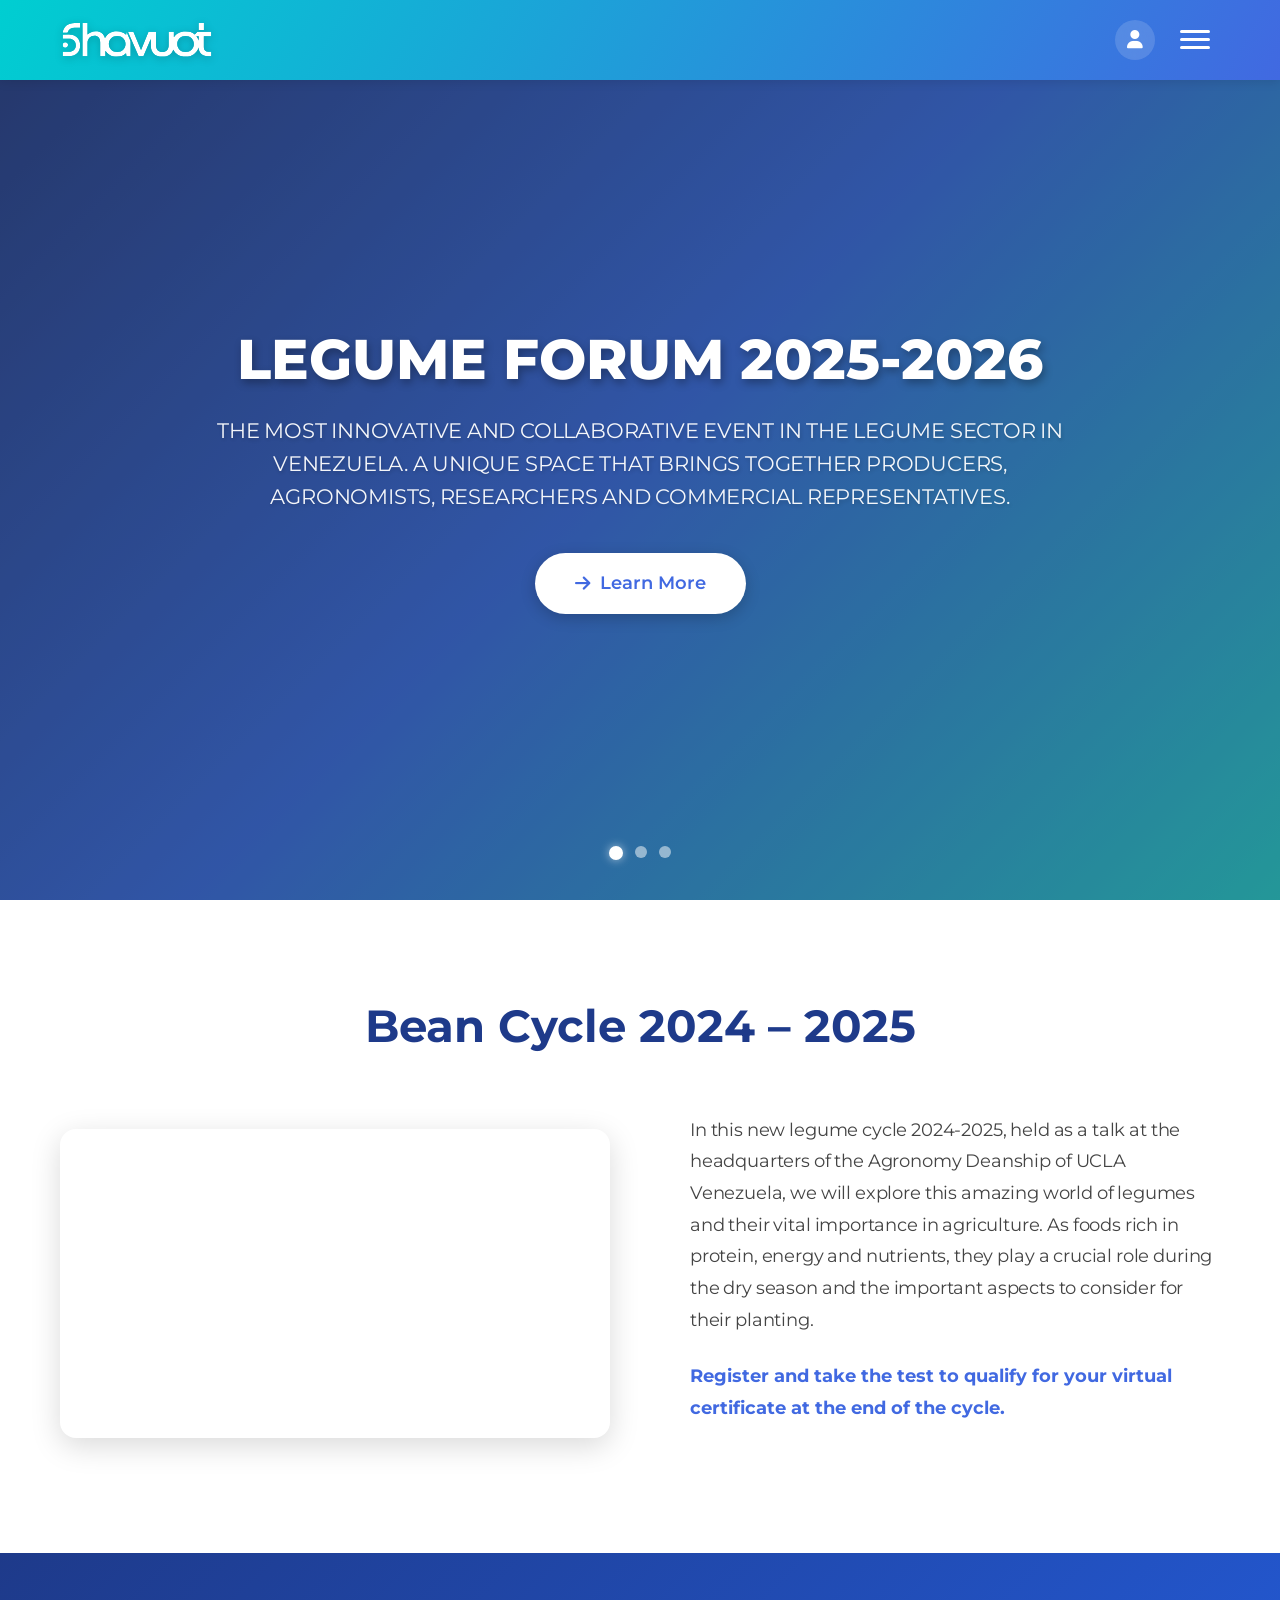
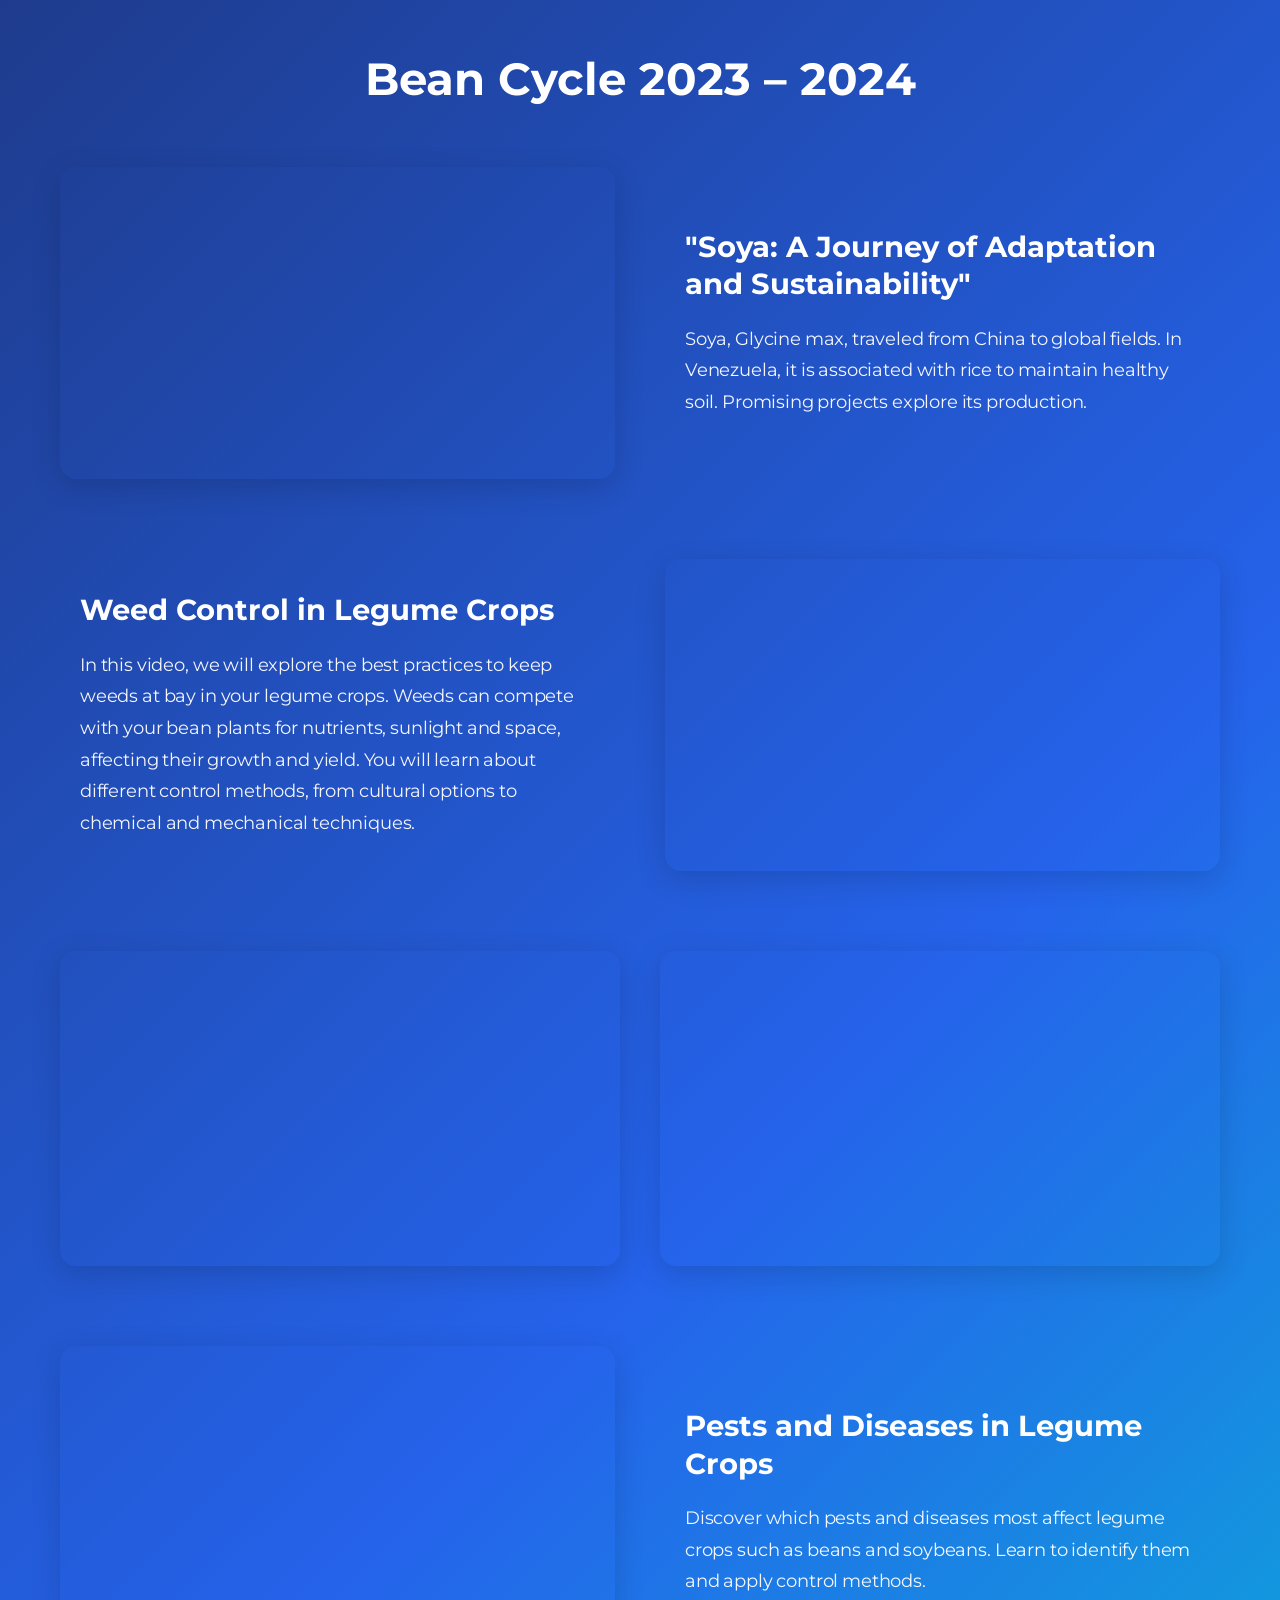
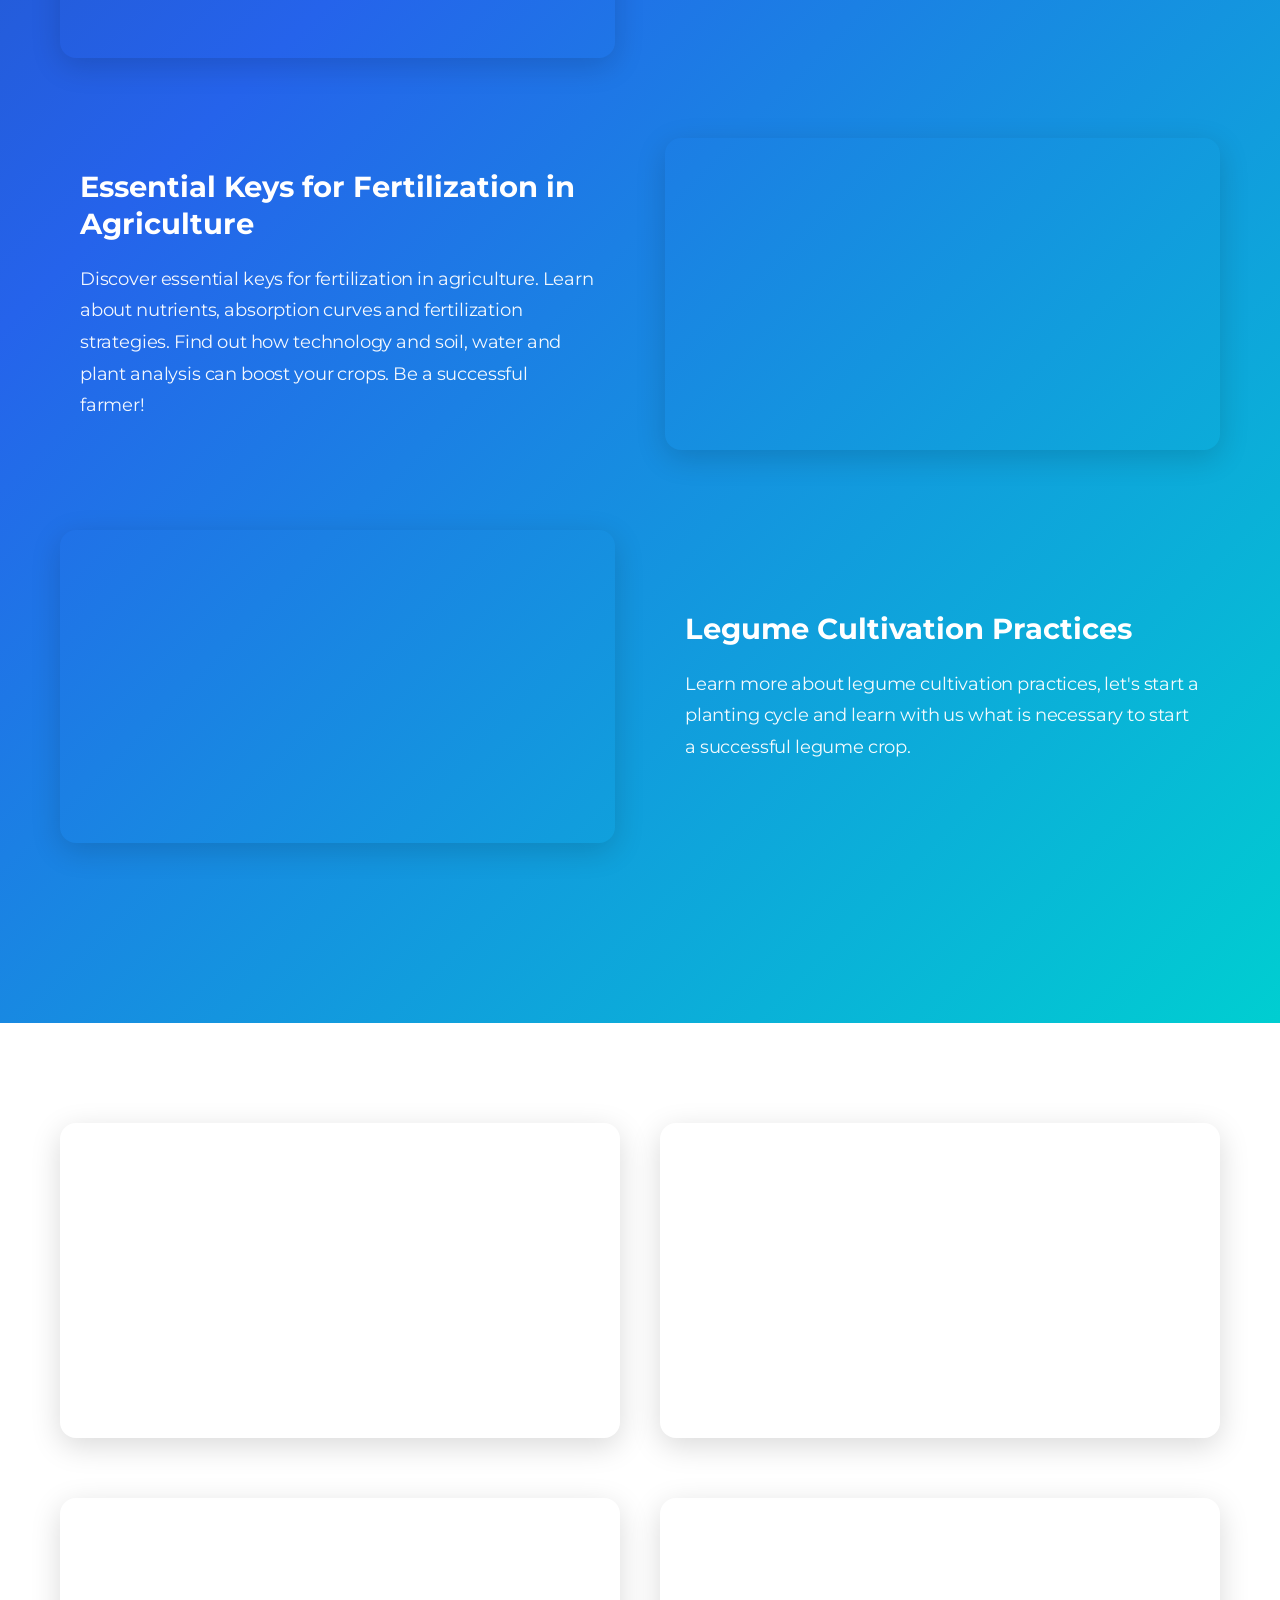
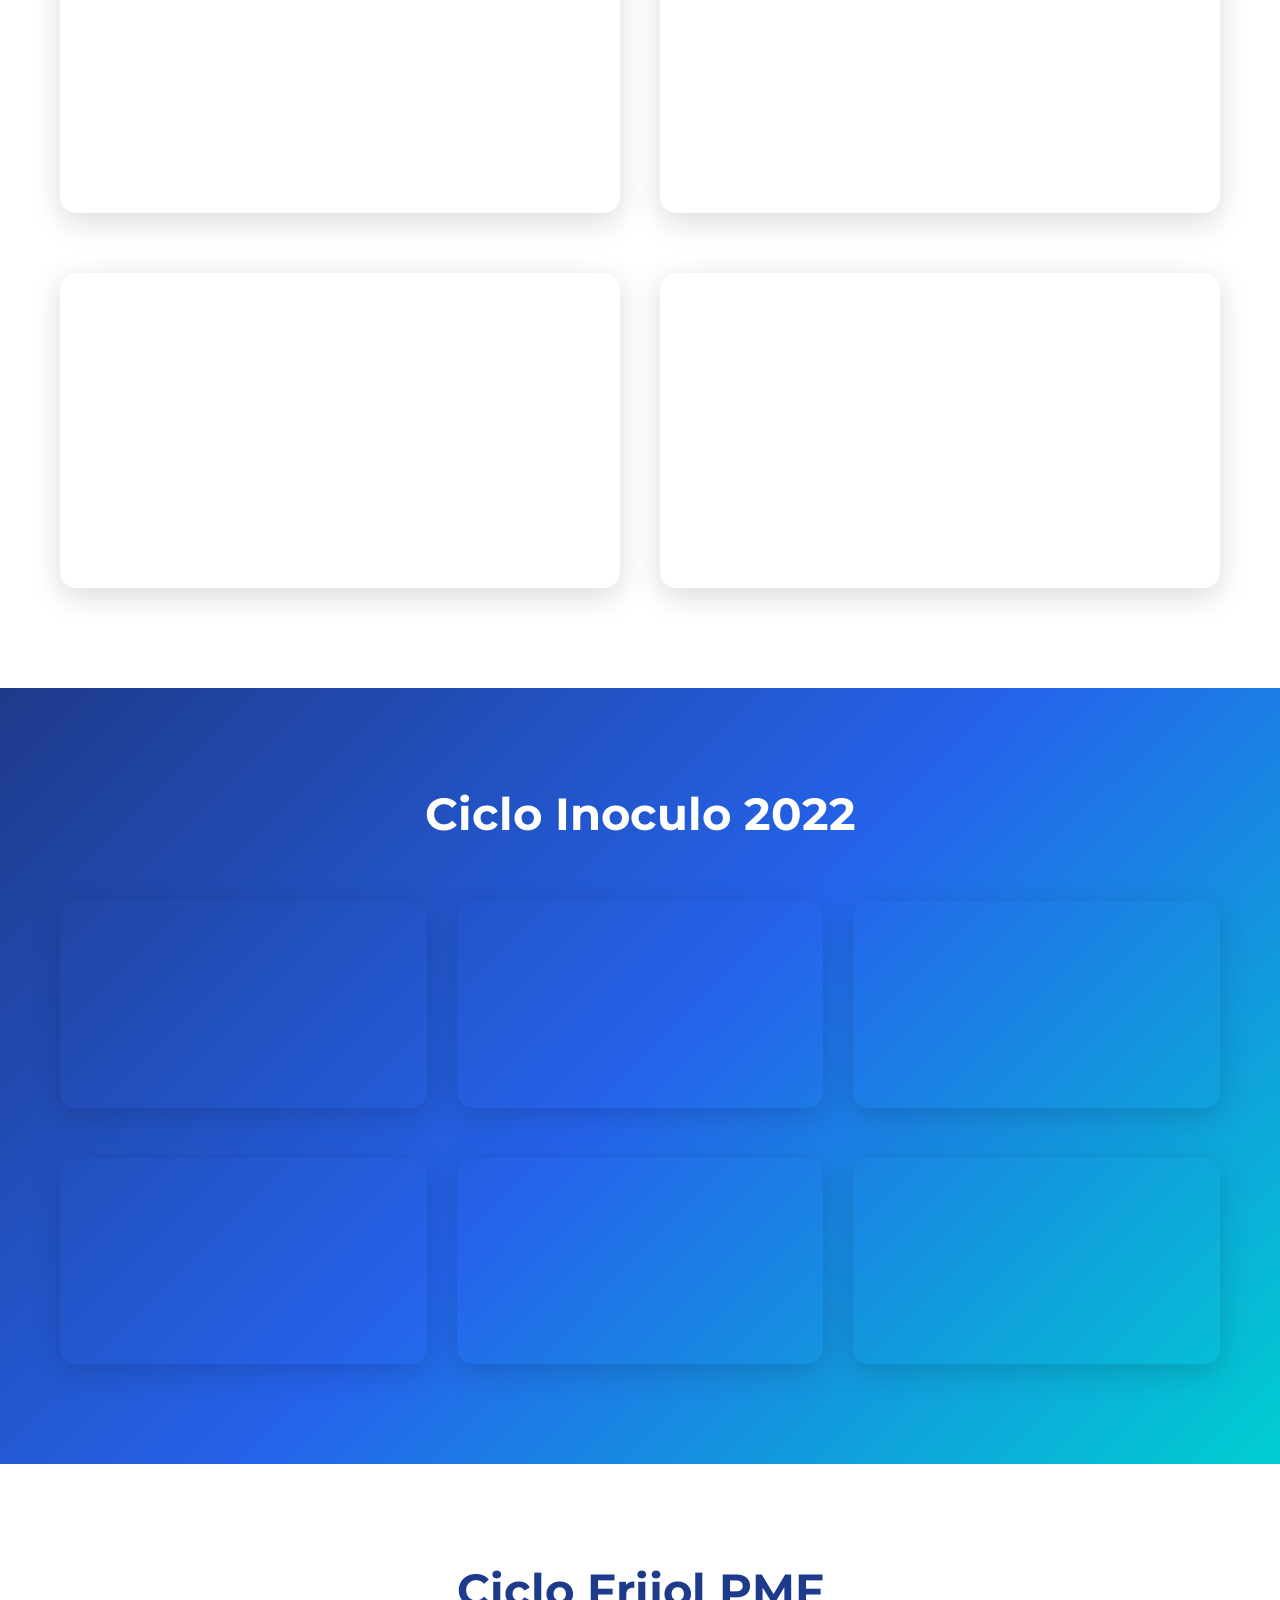
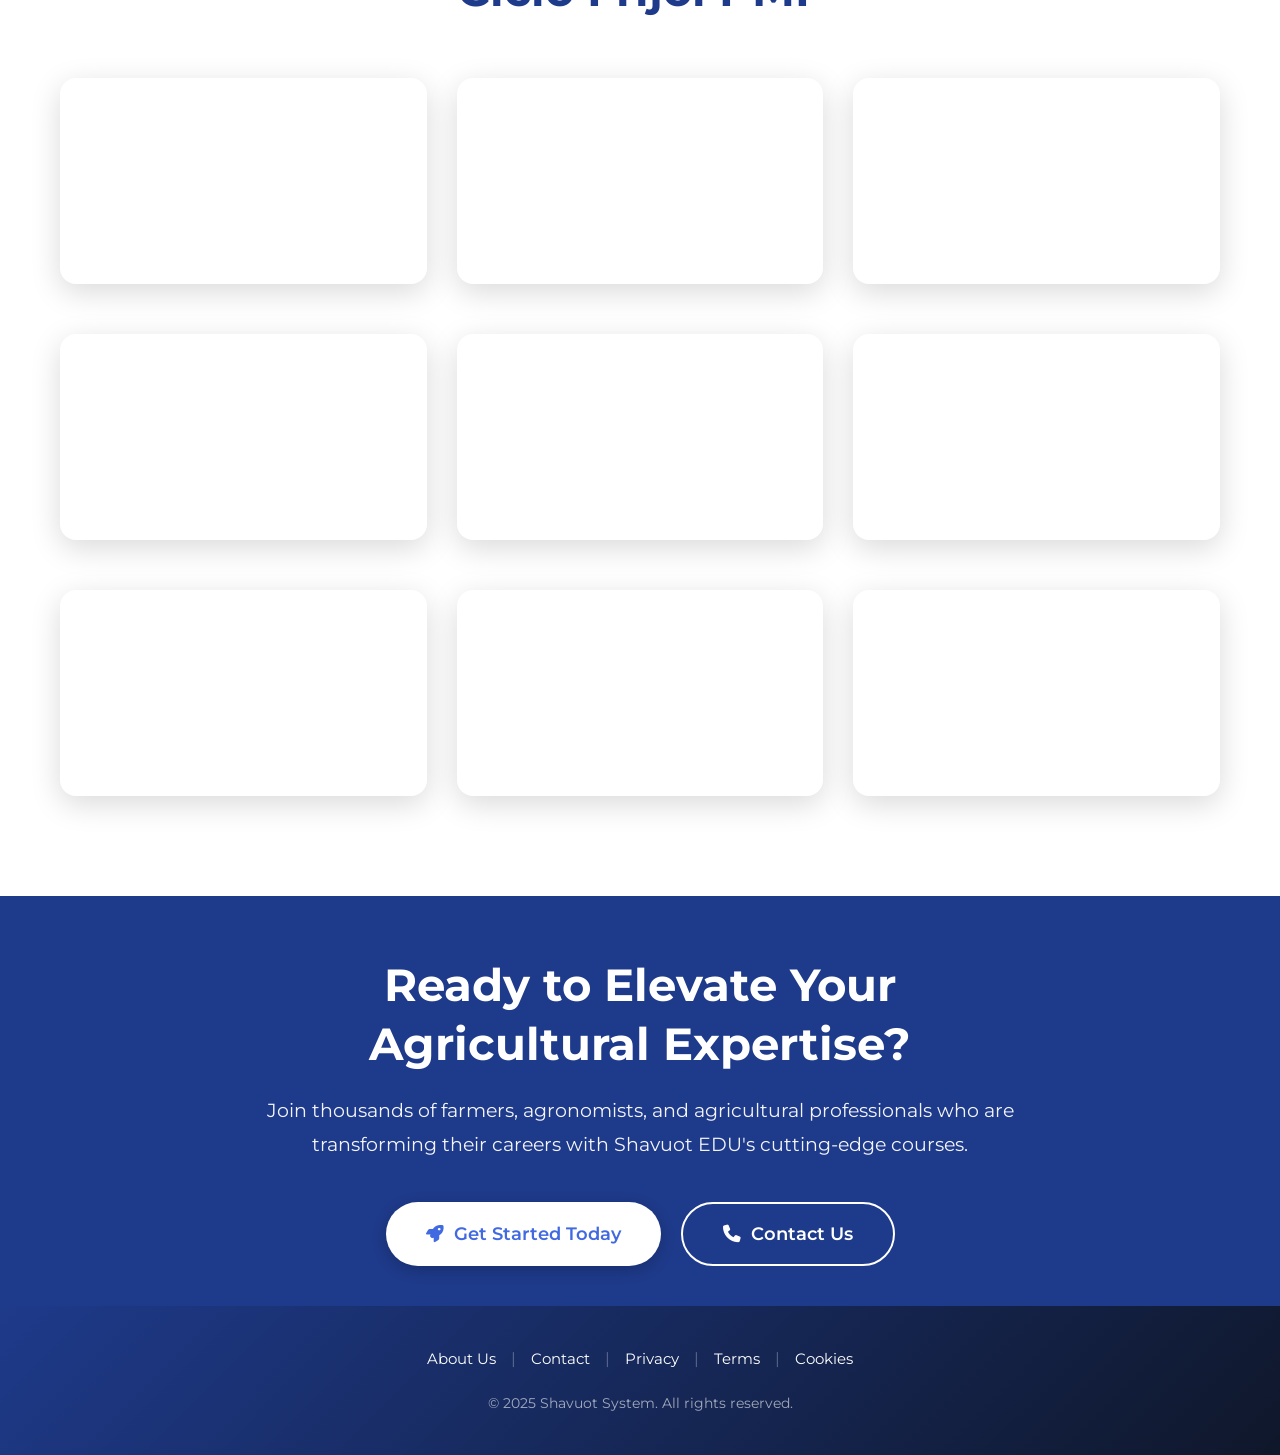
==== index.html @ 7e1316f0 "Initial commit: Shavuot EDU project" ====
<!DOCTYPE html>
<html lang="en">
<head>
    <meta charset="UTF-8">
    <meta name="viewport" content="width=device-width, initial-scale=1.0">
    <title>Shavuot EDU - Agricultural Education Platform</title>
    <meta name="description" content="Leading agricultural education platform offering specialized courses in legumes, modern farming techniques, and sustainable agriculture.">
    
    <!-- Favicon -->
    <link rel="icon" type="image/svg+xml" href="favicoin-shavuot-system.svg">
    
    <!-- Fonts -->
    <link href="https://fonts.googleapis.com/css2?family=Montserrat:wght@300;400;500;600;700;800&display=swap" rel="stylesheet">
    
    <!-- Font Awesome -->
    <link rel="stylesheet" href="https://cdnjs.cloudflare.com/ajax/libs/font-awesome/6.4.0/css/all.min.css">
    
    <!-- Styles -->
    <link rel="stylesheet" href="assets/css/styles.css">
    <link rel="stylesheet" href="assets/css/home-styles.css">
    <link rel="stylesheet" href="assets/css/footer-styles.css">
    
    <!-- Header Loader -->
    <script src="assets/js/header-loader.js"></script>
</head>
<body>
    <!-- Header se carga dinámicamente -->
    
    <!-- Hero Section - Carousel -->
    <section class="home-hero">
        <div class="hero-carousel">
            <!-- Banner 1: LEGUME FORUM 2025-2026 -->
            <div class="hero-slide active" data-slide="1">
                <div class="hero-overlay"></div>
                <div class="container">
                    <div class="hero-content">
                        <h1 class="hero-title">LEGUME FORUM 2025-2026</h1>
                        <p class="hero-subtitle">The most innovative and collaborative event in the legume sector in Venezuela. A unique space that brings together producers, agronomists, researchers and commercial representatives.</p>
                        <div class="hero-cta">
                            <a href="EDU/index.html" class="btn-primary-large">
                                <i class="fas fa-arrow-right"></i>
                                Learn More
                            </a>
                        </div>
                    </div>
                </div>
            </div>

            <!-- Banner 2: SHAVUOT EDU -->
            <div class="hero-slide" data-slide="2">
                <div class="hero-overlay"></div>
                <div class="container">
                    <div class="hero-content">
                        <h1 class="hero-title">SHAVUOT EDU</h1>
                        <p class="hero-subtitle">Knowledge is within everyone's reach, science makes no sense without heritage. Learn about agriculture in a simple, fast and efficient way.</p>
                        <div class="hero-cta">
                            <a href="#courses" class="btn-primary-large">
                                <i class="fas fa-graduation-cap"></i>
                                Explore Courses
                            </a>
                        </div>
                    </div>
                </div>
            </div>

            <!-- Banner 3: EDU Text -->
            <div class="hero-slide hero-slide-edu" data-slide="3">
                <div class="hero-overlay-yellow"></div>
                <div class="container">
                    <div class="hero-content hero-content-text">
                        <h1 class="hero-title hero-title-dark">The already designed EDU image</h1>
                    </div>
                </div>
            </div>

            <!-- Carousel Navigation Dots -->
            <div class="carousel-dots">
                <span class="dot active" data-slide="1"></span>
                <span class="dot" data-slide="2"></span>
                <span class="dot" data-slide="3"></span>
            </div>
        </div>
    </section>

    <!-- Bean Cycle Section -->
    <section class="bean-cycle-section" id="courses">
        <div class="container">
            <div class="section-header">
                <h2 class="section-title">Bean Cycle 2024 – 2025</h2>
            </div>
            
            <div class="bean-cycle-wrapper">
                <!-- Video Left -->
                <div class="bean-cycle-video">
                    <div class="video-container">
                        <iframe 
                            width="100%" 
                            height="400" 
                            src="https://www.youtube.com/embed/1rIu58ZdcBE" 
                            title="Bean Cycle 2024-2025" 
                            frameborder="0" 
                            allow="accelerometer; autoplay; clipboard-write; encrypted-media; gyroscope; picture-in-picture; web-share" 
                            allowfullscreen
                        ></iframe>
                    </div>
                </div>

                <!-- Text Right -->
                <div class="bean-cycle-content">
                    <p class="bean-cycle-description">
                        In this new legume cycle 2024-2025, held as a talk at the headquarters of the Agronomy Deanship of UCLA Venezuela, we will explore this amazing world of legumes and their vital importance in agriculture. As foods rich in protein, energy and nutrients, they play a crucial role during the dry season and the important aspects to consider for their planting.
                    </p>
                    <p class="bean-cycle-cta-text">
                        <strong>Register and take the test to qualify for your virtual certificate at the end of the cycle.</strong>
                    </p>
                </div>
            </div>
        </div>
    </section>

    <!-- Bean Cycle 2023-2024 Video Gallery Section -->
    <section class="bean-cycle-gallery-section" id="video">
        <div class="container">
            <div class="section-header">
                <h2 class="section-title section-title-white">Bean Cycle 2023 – 2024</h2>
            </div>

            <!-- Video 1: Soya -->
            <div class="video-gallery-item">
                <div class="video-gallery-video">
                    <div class="video-container">
                        <iframe 
                            width="100%" 
                            height="400" 
                            src="https://www.youtube.com/embed/6my8-Dixya8" 
                            title="Soya: A Journey of Adaptation and Sustainability" 
                            frameborder="0" 
                            allow="accelerometer; autoplay; clipboard-write; encrypted-media; gyroscope; picture-in-picture; web-share" 
                            allowfullscreen
                        ></iframe>
                    </div>
                </div>
                <div class="video-gallery-text">
                    <h3 class="video-gallery-title">"Soya: A Journey of Adaptation and Sustainability"</h3>
                    <p class="video-gallery-description">
                        Soya, Glycine max, traveled from China to global fields. In Venezuela, it is associated with rice to maintain healthy soil. Promising projects explore its production.
                    </p>
                </div>
            </div>

            <!-- Video 2: Weed Control -->
            <div class="video-gallery-item video-gallery-item-reverse">
                <div class="video-gallery-video">
                    <div class="video-container">
                        <iframe 
                            width="100%" 
                            height="400" 
                            src="https://www.youtube.com/embed/8GHLmHILA3E" 
                            title="Weed Control in Legume Crops" 
                            frameborder="0" 
                            allow="accelerometer; autoplay; clipboard-write; encrypted-media; gyroscope; picture-in-picture; web-share" 
                            allowfullscreen
                        ></iframe>
                    </div>
                </div>
                <div class="video-gallery-text">
                    <h3 class="video-gallery-title">Weed Control in Legume Crops</h3>
                    <p class="video-gallery-description">
                        In this video, we will explore the best practices to keep weeds at bay in your legume crops. Weeds can compete with your bean plants for nutrients, sunlight and space, affecting their growth and yield. You will learn about different control methods, from cultural options to chemical and mechanical techniques.
                    </p>
                </div>
            </div>

            <!-- Videos 3 & 4: Side by Side -->
            <div class="video-gallery-double">
                <div class="video-gallery-double-item">
                    <div class="video-container">
                        <iframe 
                            width="100%" 
                            height="400" 
                            src="https://www.youtube.com/embed/GUnI1JbBTuA" 
                            title="Bean Cycle Video 3" 
                            frameborder="0" 
                            allow="accelerometer; autoplay; clipboard-write; encrypted-media; gyroscope; picture-in-picture; web-share" 
                            allowfullscreen
                        ></iframe>
                    </div>
                </div>
                <div class="video-gallery-double-item">
                    <div class="video-container">
                        <iframe 
                            width="100%" 
                            height="400" 
                            src="https://www.youtube.com/embed/JXVnEyhDXfM" 
                            title="Bean Cycle Video 4" 
                            frameborder="0" 
                            allow="accelerometer; autoplay; clipboard-write; encrypted-media; gyroscope; picture-in-picture; web-share" 
                            allowfullscreen
                        ></iframe>
                    </div>
                </div>
            </div>

            <!-- Video 5: Pests and Diseases -->
            <div class="video-gallery-item">
                <div class="video-gallery-video">
                    <div class="video-container">
                        <iframe 
                            width="100%" 
                            height="400" 
                            src="https://www.youtube.com/embed/EEm7Ap_vt6Y" 
                            title="Pests and Diseases in Legume Crops" 
                            frameborder="0" 
                            allow="accelerometer; autoplay; clipboard-write; encrypted-media; gyroscope; picture-in-picture; web-share" 
                            allowfullscreen
                        ></iframe>
                    </div>
                </div>
                <div class="video-gallery-text">
                    <h3 class="video-gallery-title">Pests and Diseases in Legume Crops</h3>
                    <p class="video-gallery-description">
                        Discover which pests and diseases most affect legume crops such as beans and soybeans. Learn to identify them and apply control methods.
                    </p>
                </div>
            </div>

            <!-- Video 6: Fertilization -->
            <div class="video-gallery-item video-gallery-item-reverse">
                <div class="video-gallery-video">
                    <div class="video-container">
                        <iframe 
                            width="100%" 
                            height="400" 
                            src="https://www.youtube.com/embed/rnpYHw32lMk" 
                            title="Essential Keys for Fertilization in Agriculture" 
                            frameborder="0" 
                            allow="accelerometer; autoplay; clipboard-write; encrypted-media; gyroscope; picture-in-picture; web-share" 
                            allowfullscreen
                        ></iframe>
                    </div>
                </div>
                <div class="video-gallery-text">
                    <h3 class="video-gallery-title">Essential Keys for Fertilization in Agriculture</h3>
                    <p class="video-gallery-description">
                        Discover essential keys for fertilization in agriculture. Learn about nutrients, absorption curves and fertilization strategies. Find out how technology and soil, water and plant analysis can boost your crops. Be a successful farmer!
                    </p>
                </div>
            </div>

            <!-- Video 7: Legume Cultivation Practices -->
            <div class="video-gallery-item">
                <div class="video-gallery-video">
                    <div class="video-container">
                        <iframe 
                            width="100%" 
                            height="400" 
                            src="https://www.youtube.com/embed/R59S6aIs7EI" 
                            title="Legume Cultivation Practices" 
                            frameborder="0" 
                            allow="accelerometer; autoplay; clipboard-write; encrypted-media; gyroscope; picture-in-picture; web-share" 
                            allowfullscreen
                        ></iframe>
                    </div>
                </div>
                <div class="video-gallery-text">
                    <h3 class="video-gallery-title">Legume Cultivation Practices</h3>
                    <p class="video-gallery-description">
                        Learn more about legume cultivation practices, let's start a planting cycle and learn with us what is necessary to start a successful legume crop.
                    </p>
                </div>
            </div>

        </div>
    </section>

    <!-- Additional Videos Section -->
    <section class="additional-videos-section">
        <div class="container">
            <!-- Videos Row 1 -->
            <div class="video-gallery-double">
                <div class="video-gallery-double-item">
                    <div class="video-container">
                        <iframe 
                            width="100%" 
                            height="400" 
                            src="https://www.youtube.com/embed/pJfIojEUJ0k" 
                            title="Video 1" 
                            frameborder="0" 
                            allow="accelerometer; autoplay; clipboard-write; encrypted-media; gyroscope; picture-in-picture; web-share" 
                            allowfullscreen
                        ></iframe>
                    </div>
                </div>
                <div class="video-gallery-double-item">
                    <div class="video-container">
                        <iframe 
                            width="100%" 
                            height="400" 
                            src="https://www.youtube.com/embed/dlqyRTsZFeA" 
                            title="Video 2" 
                            frameborder="0" 
                            allow="accelerometer; autoplay; clipboard-write; encrypted-media; gyroscope; picture-in-picture; web-share" 
                            allowfullscreen
                        ></iframe>
                    </div>
                </div>
            </div>

            <!-- Videos Row 2 -->
            <div class="video-gallery-double">
                <div class="video-gallery-double-item">
                    <div class="video-container">
                        <iframe 
                            width="100%" 
                            height="400" 
                            src="https://www.youtube.com/embed/NSxfYER9nhU" 
                            title="Video 3" 
                            frameborder="0" 
                            allow="accelerometer; autoplay; clipboard-write; encrypted-media; gyroscope; picture-in-picture; web-share" 
                            allowfullscreen
                        ></iframe>
                    </div>
                </div>
                <div class="video-gallery-double-item">
                    <div class="video-container">
                        <iframe 
                            width="100%" 
                            height="400" 
                            src="https://www.youtube.com/embed/oGU95gpgDcY" 
                            title="Video 4" 
                            frameborder="0" 
                            allow="accelerometer; autoplay; clipboard-write; encrypted-media; gyroscope; picture-in-picture; web-share" 
                            allowfullscreen
                        ></iframe>
                    </div>
                </div>
            </div>

            <!-- Videos Row 3 -->
            <div class="video-gallery-double">
                <div class="video-gallery-double-item">
                    <div class="video-container">
                        <iframe 
                            width="100%" 
                            height="400" 
                            src="https://www.youtube.com/embed/ujYnvT4XlTk" 
                            title="Video 5" 
                            frameborder="0" 
                            allow="accelerometer; autoplay; clipboard-write; encrypted-media; gyroscope; picture-in-picture; web-share" 
                            allowfullscreen
                        ></iframe>
                    </div>
                </div>
                <div class="video-gallery-double-item">
                    <div class="video-container">
                        <iframe 
                            width="100%" 
                            height="400" 
                            src="https://www.youtube.com/embed/pEoEa--v3X0" 
                            title="Video 6" 
                            frameborder="0" 
                            allow="accelerometer; autoplay; clipboard-write; encrypted-media; gyroscope; picture-in-picture; web-share" 
                            allowfullscreen
                        ></iframe>
                    </div>
                </div>
            </div>
        </div>
    </section>

    <!-- Ciclo Inoculo 2022 Section -->
    <section class="inoculo-section">
        <div class="container">
            <div class="section-header">
                <h2 class="section-title">Ciclo Inoculo 2022</h2>
            </div>

            <!-- Videos Row 1 - 3 videos -->
            <div class="video-gallery-triple">
                <div class="video-gallery-triple-item">
                    <div class="video-container">
                        <iframe 
                            width="100%" 
                            height="300" 
                            src="https://www.youtube.com/embed/jjAmg-q4EzI" 
                            title="Inoculo Video 1" 
                            frameborder="0" 
                            allow="accelerometer; autoplay; clipboard-write; encrypted-media; gyroscope; picture-in-picture; web-share" 
                            allowfullscreen
                        ></iframe>
                    </div>
                </div>
                <div class="video-gallery-triple-item">
                    <div class="video-container">
                        <iframe 
                            width="100%" 
                            height="300" 
                            src="https://www.youtube.com/embed/RxUVKCSSXak" 
                            title="Inoculo Video 2" 
                            frameborder="0" 
                            allow="accelerometer; autoplay; clipboard-write; encrypted-media; gyroscope; picture-in-picture; web-share" 
                            allowfullscreen
                        ></iframe>
                    </div>
                </div>
                <div class="video-gallery-triple-item">
                    <div class="video-container">
                        <iframe 
                            width="100%" 
                            height="300" 
                            src="https://www.youtube.com/embed/eQZDPCCiTCA" 
                            title="Inoculo Video 3" 
                            frameborder="0" 
                            allow="accelerometer; autoplay; clipboard-write; encrypted-media; gyroscope; picture-in-picture; web-share" 
                            allowfullscreen
                        ></iframe>
                    </div>
                </div>
            </div>

            <!-- Videos Row 2 - 3 videos -->
            <div class="video-gallery-triple">
                <div class="video-gallery-triple-item">
                    <div class="video-container">
                        <iframe 
                            width="100%" 
                            height="300" 
                            src="https://www.youtube.com/embed/tXyFaJfBFbQ" 
                            title="Inoculo Video 4" 
                            frameborder="0" 
                            allow="accelerometer; autoplay; clipboard-write; encrypted-media; gyroscope; picture-in-picture; web-share" 
                            allowfullscreen
                        ></iframe>
                    </div>
                </div>
                <div class="video-gallery-triple-item">
                    <div class="video-container">
                        <iframe 
                            width="100%" 
                            height="300" 
                            src="https://www.youtube.com/embed/g2Gk2Mls99c" 
                            title="Inoculo Video 5" 
                            frameborder="0" 
                            allow="accelerometer; autoplay; clipboard-write; encrypted-media; gyroscope; picture-in-picture; web-share" 
                            allowfullscreen
                        ></iframe>
                    </div>
                </div>
                <div class="video-gallery-triple-item">
                    <div class="video-container">
                        <iframe 
                            width="100%" 
                            height="300" 
                            src="https://www.youtube.com/embed/81462JylBFE" 
                            title="Inoculo Video 6" 
                            frameborder="0" 
                            allow="accelerometer; autoplay; clipboard-write; encrypted-media; gyroscope; picture-in-picture; web-share" 
                            allowfullscreen
                        ></iframe>
                    </div>
                </div>
            </div>
        </div>
    </section>

    <!-- Ciclo Frijol PMF Section -->
    <section class="frijol-pmf-section">
        <div class="container">
            <div class="section-header">
                <h2 class="section-title">Ciclo Frijol PMF</h2>
            </div>

            <!-- Videos Row 1 - 3 videos -->
            <div class="video-gallery-triple">
                <div class="video-gallery-triple-item">
                    <div class="video-container">
                        <iframe 
                            width="100%" 
                            height="300" 
                            src="https://www.youtube.com/embed/qUYu95T0_CE" 
                            title="Frijol PMF Video 1" 
                            frameborder="0" 
                            allow="accelerometer; autoplay; clipboard-write; encrypted-media; gyroscope; picture-in-picture; web-share" 
                            allowfullscreen
                        ></iframe>
                    </div>
                </div>
                <div class="video-gallery-triple-item">
                    <div class="video-container">
                        <iframe 
                            width="100%" 
                            height="300" 
                            src="https://www.youtube.com/embed/lpAM9DAU8z8" 
                            title="Frijol PMF Video 2" 
                            frameborder="0" 
                            allow="accelerometer; autoplay; clipboard-write; encrypted-media; gyroscope; picture-in-picture; web-share" 
                            allowfullscreen
                        ></iframe>
                    </div>
                </div>
                <div class="video-gallery-triple-item">
                    <div class="video-container">
                        <iframe 
                            width="100%" 
                            height="300" 
                            src="https://www.youtube.com/embed/_QduiBirwns" 
                            title="Frijol PMF Video 3" 
                            frameborder="0" 
                            allow="accelerometer; autoplay; clipboard-write; encrypted-media; gyroscope; picture-in-picture; web-share" 
                            allowfullscreen
                        ></iframe>
                    </div>
                </div>
            </div>

            <!-- Videos Row 2 - 3 videos -->
            <div class="video-gallery-triple">
                <div class="video-gallery-triple-item">
                    <div class="video-container">
                        <iframe 
                            width="100%" 
                            height="300" 
                            src="https://www.youtube.com/embed/TCz7AAkqkLk" 
                            title="Frijol PMF Video 4" 
                            frameborder="0" 
                            allow="accelerometer; autoplay; clipboard-write; encrypted-media; gyroscope; picture-in-picture; web-share" 
                            allowfullscreen
                        ></iframe>
                    </div>
                </div>
                <div class="video-gallery-triple-item">
                    <div class="video-container">
                        <iframe 
                            width="100%" 
                            height="300" 
                            src="https://www.youtube.com/embed/HVssvtyonWw" 
                            title="Frijol PMF Video 5" 
                            frameborder="0" 
                            allow="accelerometer; autoplay; clipboard-write; encrypted-media; gyroscope; picture-in-picture; web-share" 
                            allowfullscreen
                        ></iframe>
                    </div>
                </div>
                <div class="video-gallery-triple-item">
                    <div class="video-container">
                        <iframe 
                            width="100%" 
                            height="300" 
                            src="https://www.youtube.com/embed/-qYhfmR2alA" 
                            title="Frijol PMF Video 6" 
                            frameborder="0" 
                            allow="accelerometer; autoplay; clipboard-write; encrypted-media; gyroscope; picture-in-picture; web-share" 
                            allowfullscreen
                        ></iframe>
                    </div>
                </div>
            </div>

            <!-- Videos Row 3 - 3 videos -->
            <div class="video-gallery-triple">
                <div class="video-gallery-triple-item">
                    <div class="video-container">
                        <iframe 
                            width="100%" 
                            height="300" 
                            src="https://www.youtube.com/embed/c5I_QKsIWNo" 
                            title="Frijol PMF Video 7" 
                            frameborder="0" 
                            allow="accelerometer; autoplay; clipboard-write; encrypted-media; gyroscope; picture-in-picture; web-share" 
                            allowfullscreen
                        ></iframe>
                    </div>
                </div>
                <div class="video-gallery-triple-item">
                    <div class="video-container">
                        <iframe 
                            width="100%" 
                            height="300" 
                            src="https://www.youtube.com/embed/tFe6oh0fdX8" 
                            title="Frijol PMF Video 8" 
                            frameborder="0" 
                            allow="accelerometer; autoplay; clipboard-write; encrypted-media; gyroscope; picture-in-picture; web-share" 
                            allowfullscreen
                        ></iframe>
                    </div>
                </div>
                <div class="video-gallery-triple-item">
                    <div class="video-container">
                        <iframe 
                            width="100%" 
                            height="300" 
                            src="https://www.youtube.com/embed/V-l4iOEvJPg" 
                            title="Frijol PMF Video 9" 
                            frameborder="0" 
                            allow="accelerometer; autoplay; clipboard-write; encrypted-media; gyroscope; picture-in-picture; web-share" 
                            allowfullscreen
                        ></iframe>
                    </div>
                </div>
            </div>
        </div>
    </section>

    <!-- CTA Section -->
    <section class="final-cta">
        <div class="container">
            <div class="cta-content">
                <h2 class="cta-title">Ready to Elevate Your Agricultural Expertise?</h2>
                <p class="cta-description">
                    Join thousands of farmers, agronomists, and agricultural professionals who are transforming 
                    their careers with Shavuot EDU's cutting-edge courses.
                </p>
                <div class="cta-buttons">
                    <a href="#" class="btn-primary-large">
                        <i class="fas fa-rocket"></i>
                        Get Started Today
                    </a>
                    <a href="#" class="btn-outline-large">
                        <i class="fas fa-phone"></i>
                        Contact Us
                    </a>
                </div>
            </div>
        </div>
    </section>

    <!-- Footer se carga dinámicamente -->
    <div id="footer-container"></div>

    <!-- Scripts -->
    <script src="assets/js/main.js"></script>
    <script src="assets/js/hero-carousel.js"></script>
    <script src="assets/js/scroll-animations.js"></script>
    <script src="assets/js/home-interactions.js"></script>
    <script src="assets/js/footer-loader.js"></script>
</body>
</html>
---- assets/css/styles.css ----
/* Reset y Variables */
* {
    margin: 0;
    padding: 0;
    box-sizing: border-box;
}

:root {
    --primary-cyan: #00CED1;
    --primary-blue: #4169E1;
    --dark-blue: #1E3A8A;
    --white: #FFFFFF;
    --black: #000000;
    --gray-light: #F5F5F5;
    --gray-medium: #E0E0E0;
    --beige: #F5F5DC;
    --cream: #FFF8DC;
    --gradient-cyan-blue: linear-gradient(120deg, #00CED1 0%, #4169E1 100%);
    --gradient-blue-dark: linear-gradient(135deg, #2563EB 0%, #1E3A8A 100%);
}

body {
    font-family: 'Montserrat', sans-serif;
    line-height: 1.6;
    color: var(--black);
    overflow-x: hidden;
}

.container {
    width: 100%;
    max-width: 1200px;
    margin: 0 auto;
    padding: 0 20px;
}

/* Header */
.header {
    background: var(--gradient-cyan-blue);
    padding: 15px 0;
    position: fixed;
    width: 100%;
    top: 0;
    z-index: 1000;
    box-shadow: 0 2px 10px rgba(0, 0, 0, 0.1);
}

.header-content {
    display: flex;
    justify-content: space-between;
    align-items: center;
}

.logo-img {
    height: 35px;
    width: auto;
    display: block;
    filter: drop-shadow(0 2px 4px rgba(0, 0, 0, 0.2));
}

/* Header Actions */
.header-actions {
    display: flex;
    align-items: center;
    gap: 15px;
}

.btn-login-icon {
    display: flex;
    align-items: center;
    justify-content: center;
    width: 40px;
    height: 40px;
    background: rgba(255, 255, 255, 0.15);
    color: var(--white);
    text-decoration: none;
    border-radius: 50%;
    font-size: 18px;
    transition: all 0.3s ease;
    backdrop-filter: blur(10px);
}

.btn-login-icon:hover {
    background: var(--white);
    color: var(--primary-blue);
    transform: scale(1.1);
    box-shadow: 0 4px 12px rgba(255, 255, 255, 0.3);
}

.btn-login-icon i {
    transition: transform 0.3s ease;
}

.btn-login-icon:hover i {
    transform: scale(1.1);
}

/* Hamburger Menu con animación mejorada */
.hamburger-menu {
    background: transparent;
    border: none;
    cursor: pointer;
    display: flex;
    flex-direction: column;
    justify-content: center;
    align-items: center;
    width: 50px;
    height: 50px;
    padding: 10px;
    z-index: 1001;
    position: relative;
}

.hamburger-menu span {
    width: 30px;
    height: 3px;
    background: var(--white);
    transition: all 0.3s cubic-bezier(0.68, -0.55, 0.265, 1.55);
    border-radius: 2px;
    transform-origin: center;
    position: absolute;
}

.hamburger-menu span:nth-child(1) {
    top: 15px;
}

.hamburger-menu span:nth-child(2) {
    top: 23px;
}

.hamburger-menu span:nth-child(3) {
    top: 31px;
}

/* Animación a X cuando está activo */
.hamburger-menu.active span:nth-child(1) {
    transform: rotate(45deg);
    top: 23px;
}

.hamburger-menu.active span:nth-child(2) {
    opacity: 0;
    transform: scaleX(0);
}

.hamburger-menu.active span:nth-child(3) {
    transform: rotate(-45deg);
    top: 23px;
}

/* Efecto hover */
.hamburger-menu:hover span {
    background: rgba(255, 255, 255, 0.8);
    transform: scaleY(1.2);
}

.hamburger-menu.active:hover span:nth-child(1) {
    background: var(--white);
    transform: rotate(45deg) scaleX(1.1);
}

.hamburger-menu.active:hover span:nth-child(3) {
    background: var(--white);
    transform: rotate(-45deg) scaleX(1.1);
}

/* Animación de rebote al activar */
@keyframes bounceIn {
    0% { transform: scale(0.3); opacity: 0; }
    50% { transform: scale(1.05); }
    70% { transform: scale(0.9); }
    100% { transform: scale(1); opacity: 1; }
}

.hamburger-menu.active {
    animation: bounceIn 0.3s ease-out;
}

/* Mobile Navigation */
.mobile-nav {
    position: fixed;
    top: 0;
    right: -100%;
    width: 280px;
    height: 100vh;
    background: var(--white);
    box-shadow: -2px 0 10px rgba(0, 0, 0, 0.1);
    transition: right 0.3s ease;
    z-index: 999;
    padding-top: 80px;
}

.mobile-nav.open {
    right: 0;
}

/* Navigation Overlay */
.nav-overlay {
    position: fixed;
    top: 0;
    left: 0;
    width: 100%;
    height: 100%;
    background: rgba(0, 0, 0, 0.5);
    opacity: 0;
    visibility: hidden;
    transition: all 0.3s ease;
    z-index: 998;
}

.nav-overlay.active {
    opacity: 1;
    visibility: visible;
}

/* Mobile Close Button */
.mobile-close {
    position: absolute;
    top: 20px;
    right: 20px;
    background: none;
    border: none;
    font-size: 24px;
    color: var(--black);
    cursor: pointer;
    padding: 10px;
    z-index: 1000;
}

/* Body when menu is open */
body.menu-open {
    overflow: hidden;
}

.nav-list {
    list-style: none;
    padding: 20px;
}

.nav-link {
    display: block;
    padding: 15px 20px;
    color: var(--black);
    text-decoration: none;
    font-weight: 500;
    font-size: 18px;
    transition: all 0.3s ease;
    border-bottom: 1px solid var(--gray-medium);
}

.nav-link:hover {
    background: var(--gradient-cyan-blue);
    color: var(--white);
    padding-left: 30px;
}

/* Animación de bolitas */
@keyframes move {
    100% {
        transform: translate3d(0, 0, 1px) rotate(360deg);
    }
}

/* Hero Section */
.hero {
    background: var(--gradient-cyan-blue);
    padding: 120px 0 100px;
    text-align: center;
    color: var(--white);
    min-height: 100vh;
    display: flex;
    align-items: center;
    position: relative;
    overflow: hidden;
}

.hero::before {
    content: '';
    position: absolute;
    top: 0;
    right: 0;
    width: 50%;
    height: 100%;
    background-image: url('../images/Seccion-banner-derecha.webp');
    background-repeat: no-repeat;
    background-position: right center;
    background-size: contain;
    mix-blend-mode: screen;
    z-index: 0.5;
    pointer-events: none;
}

.hero-background {
    position: absolute;
    width: 100%;
    height: 100%;
    top: 0;
    left: 0;
    overflow: hidden;
    z-index: 0;
}

.hero-background span {
    width: 2vmin;
    height: 2vmin;
    border-radius: 2vmin;
    backface-visibility: hidden;
    position: absolute;
    animation: move;
    animation-timing-function: linear;
    animation-iteration-count: infinite;
}

.hero-background span:nth-child(1) {
    color: rgba(255, 255, 255, 0.5);
    top: 10%;
    left: 20%;
    animation-duration: 80s;
    animation-delay: -20s;
    transform-origin: -10vw 5vh;
    box-shadow: 3vmin 0 1.2vmin currentColor;
}

.hero-background span:nth-child(2) {
    color: rgba(255, 255, 255, 0.2);
    top: 70%;
    left: 80%;
    animation-duration: 120s;
    animation-delay: -50s;
    transform-origin: 20vw -10vh;
    box-shadow: 2vmin 0 0.8vmin currentColor;
}

.hero-background span:nth-child(3) {
    color: rgba(0, 206, 209, 0.6);
    top: 30%;
    left: 60%;
    animation-duration: 100s;
    animation-delay: -30s;
    transform-origin: 15vw 10vh;
    box-shadow: -3vmin 0 1.5vmin currentColor;
}

.hero-background span:nth-child(4) {
    color: rgba(255, 255, 255, 0.25);
    top: 85%;
    left: 15%;
    animation-duration: 140s;
    animation-delay: -70s;
    transform-origin: -15vw 20vh;
    box-shadow: 2vmin 0 0.7vmin currentColor;
}

.hero-background span:nth-child(5) {
    color: rgba(0, 206, 209, 0.3);
    top: 50%;
    left: 40%;
    animation-duration: 90s;
    animation-delay: -40s;
    transform-origin: 10vw -15vh;
    box-shadow: 2vmin 0 0.85vmin currentColor;
}

.hero-background span:nth-child(6) {
    color: rgba(255, 255, 255, 0.2);
    top: 20%;
    left: 90%;
    animation-duration: 110s;
    animation-delay: -60s;
    transform-origin: 25vw 8vh;
    box-shadow: -2vmin 0 0.95vmin currentColor;
}

.hero-background span:nth-child(7) {
    color: rgba(0, 206, 209, 0.35);
    top: 60%;
    left: 10%;
    animation-duration: 130s;
    animation-delay: -25s;
    transform-origin: -20vw 12vh;
    box-shadow: 2vmin 0 0.75vmin currentColor;
}

.hero-background span:nth-child(8) {
    color: rgba(255, 255, 255, 0.3);
    top: 40%;
    left: 70%;
    animation-duration: 95s;
    animation-delay: -45s;
    transform-origin: 18vw -8vh;
    box-shadow: 2vmin 0 0.9vmin currentColor;
}

.hero-background span:nth-child(9) {
    color: rgba(0, 206, 209, 0.25);
    top: 15%;
    left: 50%;
    animation-duration: 105s;
    animation-delay: -35s;
    transform-origin: 12vw 15vh;
    box-shadow: -2vmin 0 0.8vmin currentColor;
}

.hero-background span:nth-child(10) {
    color: rgba(255, 255, 255, 0.2);
    top: 80%;
    left: 45%;
    animation-duration: 125s;
    animation-delay: -55s;
    transform-origin: 8vw -12vh;
    box-shadow: 2vmin 0 0.88vmin currentColor;
}

.hero-background span:nth-child(11) {
    color: rgba(0, 206, 209, 0.3);
    top: 35%;
    left: 25%;
    animation-duration: 115s;
    animation-delay: -65s;
    transform-origin: -12vw 18vh;
    box-shadow: 2vmin 0 0.92vmin currentColor;
}

.hero-background span:nth-child(12) {
    color: rgba(255, 255, 255, 0.25);
    top: 65%;
    left: 85%;
    animation-duration: 88s;
    animation-delay: -28s;
    transform-origin: 22vw -6vh;
    box-shadow: -2vmin 0 0.78vmin currentColor;
}

.hero-background span:nth-child(13) {
    color: rgba(0, 206, 209, 0.35);
    top: 25%;
    left: 35%;
    animation-duration: 98s;
    animation-delay: -48s;
    transform-origin: 14vw 11vh;
    box-shadow: 2vmin 0 0.87vmin currentColor;
}

.hero-background span:nth-child(14) {
    color: rgba(255, 255, 255, 0.2);
    top: 75%;
    left: 65%;
    animation-duration: 135s;
    animation-delay: -75s;
    transform-origin: 19vw -14vh;
    box-shadow: 2vmin 0 0.82vmin currentColor;
}

.hero-background span:nth-child(15) {
    color: rgba(0, 206, 209, 0.28);
    top: 45%;
    left: 55%;
    animation-duration: 108s;
    animation-delay: -38s;
    transform-origin: 16vw 9vh;
    box-shadow: -2vmin 0 0.91vmin currentColor;
}

.hero-background span:nth-child(16) {
    color: rgba(255, 255, 255, 0.3);
    top: 55%;
    left: 75%;
    animation-duration: 92s;
    animation-delay: -42s;
    transform-origin: 21vw -11vh;
    box-shadow: 2vmin 0 0.86vmin currentColor;
}

.hero-background span:nth-child(17) {
    color: rgba(0, 206, 209, 0.32);
    top: 12%;
    left: 42%;
    animation-duration: 118s;
    animation-delay: -58s;
    transform-origin: 13vw 16vh;
    box-shadow: 2vmin 0 0.79vmin currentColor;
}

.hero-background span:nth-child(18) {
    color: rgba(255, 255, 255, 0.25);
    top: 88%;
    left: 28%;
    animation-duration: 102s;
    animation-delay: -52s;
    transform-origin: -18vw 13vh;
    box-shadow: -2vmin 0 0.94vmin currentColor;
}

.hero-background span:nth-child(19) {
    color: rgba(0, 206, 209, 0.27);
    top: 38%;
    left: 88%;
    animation-duration: 128s;
    animation-delay: -68s;
    transform-origin: 24vw -9vh;
    box-shadow: 2vmin 0 0.83vmin currentColor;
}

.hero-background span:nth-child(20) {
    color: rgba(255, 255, 255, 0.22);
    top: 68%;
    left: 18%;
    animation-duration: 112s;
    animation-delay: -62s;
    transform-origin: -14vw 14vh;
    box-shadow: 2vmin 0 0.89vmin currentColor;
}

.hero-content {
    width: 100%;
    position: relative;
    z-index: 1;
}

.hero-logo-main {
    display: flex;
    align-items: center;
    justify-content: center;
    gap: 40px;
    margin-bottom: 50px;
    max-width: 1000px;
    margin-left: auto;
    margin-right: auto;
}

.hero-icon {
    width: 250px;
    height: 250px;
    filter: drop-shadow(0 10px 30px rgba(0, 0, 0, 0.4));
    flex-shrink: 0;
}

.hero-logo-text {
    height: 140px;
    width: auto;
    filter: drop-shadow(0 6px 15px rgba(0, 0, 0, 0.3));
    flex-shrink: 0;
}

.hero-subtitle {
    font-size: 36px;
    font-weight: 700;
    letter-spacing: 2px;
    margin-bottom: 60px;
    text-transform: uppercase;
    max-width: 1000px;
    margin-left: auto;
    margin-right: auto;
    line-height: 1.4;
    word-spacing: 20px;
}

/* Carousel Indicators */
.carousel-indicators {
    display: flex;
    justify-content: center;
    gap: 10px;
    margin-top: 30px;
}

.indicator {
    width: 10px;
    height: 10px;
    border-radius: 50%;
    background: rgba(255, 255, 255, 0.5);
    cursor: pointer;
    transition: all 0.3s ease;
}

.indicator.active {
    background: var(--white);
    transform: scale(1.2);
}

/* Main Cards Section */
.main-cards {
    padding: 0;
    background: linear-gradient(180deg, #F5F5DC 0%, #FFF8DC 100%);
    position: relative;
    min-height: 500px;
    overflow: hidden; /* Evitar que el zoom sobresalga */
}

.cards-grid {
    display: grid;
    grid-template-columns: repeat(3, 1fr);
    gap: 0;
    max-width: 100%;
    width: 100%;
    margin: 0;
    height: 100%;
    min-height: 500px;
}

.card {
    background: transparent;
    border-radius: 0;
    overflow: hidden;
    box-shadow: none;
    position: relative;
    min-height: 500px;
    background-size: 100% auto; /* Tamaño normal del fondo */
    background-repeat: no-repeat;
    background-position: center center;
    display: flex;
    align-items: center;
    justify-content: center;
    padding: 0 60px; /* Separación horizontal proporcional */
    transition: background-size 0.6s ease-in-out; /* Transición solo para hover */
    pointer-events: none; /* Deshabilitar eventos en el card */
}

/* Fondos específicos para cada tarjeta */
.card-lab {
    background-image: url('../images/Seccion-logos-lab-fondo.webp');
}

.card-edu {
    background-image: url('../images/Seccion-logos-edu-fondo.webp');
}

.card-pro {
    background-image: url('../images/Seccion-logos-pro-fondo.webp');
}

.card-image {
    width: 100%;
    height: 100%;
    background: transparent;
    display: flex;
    align-items: center;
    justify-content: center;
    position: relative;
    overflow: visible;
    padding: 0;
    pointer-events: none; /* Deshabilitar eventos en el contenedor */
}

.card-img {
    width: 100%;
    max-width: 350px;
    height: auto;
    object-fit: contain;
    position: relative;
    z-index: 2; /* Por encima del fondo */
    transition: transform 0.3s ease, filter 0.3s ease;
    filter: drop-shadow(0 5px 15px rgba(0, 0, 0, 0.2));
    cursor: pointer;
    pointer-events: auto; /* Habilitar eventos solo en la imagen */
}

/* Hover en la imagen activa el zoom tanto de la imagen como del fondo */
.card-img:hover {
    transform: scale(1.08); /* Zoom en la imagen */
    filter: drop-shadow(0 8px 20px rgba(0, 0, 0, 0.3));
}

/* Cuando se hace hover en la imagen, también hacer zoom al fondo del card padre */
.card:has(.card-img:hover) {
    background-size: 105% auto; /* Zoom sutil del fondo al 105% */
}

/* ============================================================================
   SCROLL ANIMATIONS - Animaciones de entrada (SOLO CONTENIDO, NO FONDOS)
   ============================================================================ */

/* Animar solo los elementos internos de las secciones */
.content-section .section-left,
.content-section .section-right,
.content-section .s360-left,
.content-section .s360-right,
.content-section .videos-left,
.content-section .videos-center,
.content-section .videos-right,
.content-section .scm-left,
.content-section .scm-right,
.content-section .tgc-left,
.content-section .tgc-right {
    opacity: 0;
    transform: translateY(20px);
    transition: opacity 1s ease-out, transform 1s ease-out;
}

.content-section.content-visible .section-left,
.content-section.content-visible .section-right,
.content-section.content-visible .s360-left,
.content-section.content-visible .s360-right,
.content-section.content-visible .videos-left,
.content-section.content-visible .videos-center,
.content-section.content-visible .videos-right,
.content-section.content-visible .scm-left,
.content-section.content-visible .scm-right,
.content-section.content-visible .tgc-left,
.content-section.content-visible .tgc-right {
    opacity: 1;
    transform: translateY(0);
}

/* Delay escalonado para elementos de videos */
.content-section.content-visible .videos-left {
    transition-delay: 0s;
}

.content-section.content-visible .videos-center {
    transition-delay: 0.15s;
}

.content-section.content-visible .videos-right {
    transition-delay: 0.3s;
}

/* Delay para SCM section */
.content-section.content-visible .scm-left {
    transition-delay: 0s;
}

.content-section.content-visible .scm-right {
    transition-delay: 0.2s;
}

/* Delay para TGC section */
.content-section.content-visible .tgc-left {
    transition-delay: 0s;
}

.content-section.content-visible .tgc-right {
    transition-delay: 0.2s;
}

/* Delay para 360 section */
.content-section.content-visible .s360-left {
    transition-delay: 0s;
}

.content-section.content-visible .s360-right {
    transition-delay: 0.2s;
}

/* Las tarjetas no tienen animación de entrada, solo hover */

/* Hero section - animación sutil desde los extremos hacia el centro */
.hero .hero-icon {
    opacity: 0;
    transform: translateX(-20px) scale(0.98);
    transition: opacity 1.2s ease-out, transform 1.2s ease-out;
}

.hero .hero-logo-text {
    opacity: 0;
    transform: translateX(20px) scale(0.98);
    transition: opacity 1.2s ease-out 0.15s, transform 1.2s ease-out 0.15s;
}

.hero .hero-subtitle {
    opacity: 0;
    transform: translateY(10px);
    transition: opacity 1s ease-out 0.3s, transform 1s ease-out 0.3s;
}

.hero .carousel-indicators {
    opacity: 0;
    transform: translateY(8px);
    transition: opacity 0.8s ease-out 0.45s, transform 0.8s ease-out 0.45s;
}

/* Estado animado del hero */
.hero.hero-loaded .hero-icon {
    opacity: 1;
    transform: translateX(0) scale(1);
}

.hero.hero-loaded .hero-logo-text {
    opacity: 1;
    transform: translateX(0) scale(1);
}

.hero.hero-loaded .hero-subtitle {
    opacity: 1;
    transform: translateY(0);
}

.hero.hero-loaded .carousel-indicators {
    opacity: 1;
    transform: translateY(0);
}

/* Content Sections */
.content-section {
    padding: 80px 0;
    position: relative;
    overflow: hidden;
}

.content-section::before {
    content: '';
    position: absolute;
    top: 10%;
    right: -5%;
    width: 300px;
    height: 300px;
    background: radial-gradient(circle, rgba(0, 206, 209, 0.08) 0%, transparent 70%);
    z-index: 0;
}

.content-section:nth-child(even) {
    background: var(--gray-light);
}

.content-section:nth-child(even)::before {
    left: -5%;
    right: auto;
    background: radial-gradient(circle, rgba(65, 105, 225, 0.08) 0%, transparent 70%);
}

.section-grid {
    display: grid;
    grid-template-columns: 1fr 1fr;
    gap: 60px;
    align-items: center;
    position: relative;
    z-index: 1;
}

.section-grid.reverse {
    direction: rtl;
}

.section-grid.reverse > * {
    direction: ltr;
}

.section-title {
    font-size: 42px;
    font-weight: 700;
    line-height: 1.2;
    margin-bottom: 20px;
    color: var(--primary-cyan);
}

.section-title.outline {
    color: var(--white);
    text-shadow: 
        -2px -2px 0 var(--primary-cyan),
        2px -2px 0 var(--primary-cyan),
        -2px 2px 0 var(--primary-cyan),
        2px 2px 0 var(--primary-cyan),
        -2px 0 0 var(--primary-cyan),
        2px 0 0 var(--primary-cyan),
        0 -2px 0 var(--primary-cyan),
        0 2px 0 var(--primary-cyan),
        0 0 10px rgba(0, 188, 212, 0.3);
}

.section-description {
    font-size: 16px;
    line-height: 1.8;
    color: #555;
}

.mascot-container {
    width: 150px;
    height: 150px;
    margin-bottom: 20px;
    background: var(--gray-medium);
    border-radius: 50%;
    display: flex;
    align-items: center;
    justify-content: center;
}

.mascot-img {
    max-width: 100%;
    height: auto;
}

/* Videos Section */
.videos-section {
    background: var(--gradient-cyan-blue);
    color: var(--white);
    padding: 60px 0;
    position: relative;
    overflow: hidden;
}

.videos-background {
    position: absolute;
    width: 100%;
    height: 100%;
    top: 0;
    left: 0;
    overflow: hidden;
    z-index: 0;
}

.videos-background span {
    width: 2vmin;
    height: 2vmin;
    border-radius: 2vmin;
    backface-visibility: hidden;
    position: absolute;
    animation: move;
    animation-timing-function: linear;
    animation-iteration-count: infinite;
}

.videos-background span:nth-child(1) {
    color: rgba(255, 255, 255, 0.5);
    top: 15%;
    left: 25%;
    animation-duration: 85s;
    animation-delay: -25s;
    transform-origin: -12vw 7vh;
    box-shadow: 3vmin 0 1.2vmin currentColor;
}

.videos-background span:nth-child(2) {
    color: rgba(0, 206, 209, 0.55);
    top: 65%;
    left: 75%;
    animation-duration: 115s;
    animation-delay: -55s;
    transform-origin: 18vw -12vh;
    box-shadow: 3vmin 0 1.3vmin currentColor;
}

.videos-background span:nth-child(3) {
    color: rgba(255, 255, 255, 0.25);
    top: 35%;
    left: 55%;
    animation-duration: 95s;
    animation-delay: -35s;
    transform-origin: 14vw 9vh;
    box-shadow: -2vmin 0 0.95vmin currentColor;
}

.videos-background span:nth-child(4) {
    color: rgba(0, 206, 209, 0.3);
    top: 80%;
    left: 20%;
    animation-duration: 130s;
    animation-delay: -65s;
    transform-origin: -16vw 18vh;
    box-shadow: 2vmin 0 0.75vmin currentColor;
}

.videos-background span:nth-child(5) {
    color: rgba(255, 255, 255, 0.2);
    top: 45%;
    left: 85%;
    animation-duration: 105s;
    animation-delay: -45s;
    transform-origin: 22vw -10vh;
    box-shadow: 2vmin 0 0.88vmin currentColor;
}

.videos-background span:nth-child(6) {
    color: rgba(0, 206, 209, 0.28);
    top: 25%;
    left: 10%;
    animation-duration: 120s;
    animation-delay: -60s;
    transform-origin: -18vw 14vh;
    box-shadow: -2vmin 0 0.82vmin currentColor;
}

.videos-background span:nth-child(7) {
    color: rgba(255, 255, 255, 0.3);
    top: 55%;
    left: 40%;
    animation-duration: 90s;
    animation-delay: -40s;
    transform-origin: 10vw -14vh;
    box-shadow: 2vmin 0 0.91vmin currentColor;
}

.videos-background span:nth-child(8) {
    color: rgba(0, 206, 209, 0.32);
    top: 10%;
    left: 65%;
    animation-duration: 110s;
    animation-delay: -50s;
    transform-origin: 16vw 12vh;
    box-shadow: 2vmin 0 0.87vmin currentColor;
}

.videos-background span:nth-child(9) {
    color: rgba(255, 255, 255, 0.25);
    top: 70%;
    left: 50%;
    animation-duration: 100s;
    animation-delay: -30s;
    transform-origin: 12vw -8vh;
    box-shadow: -2vmin 0 0.79vmin currentColor;
}

.videos-background span:nth-child(10) {
    color: rgba(0, 206, 209, 0.27);
    top: 40%;
    left: 30%;
    animation-duration: 125s;
    animation-delay: -70s;
    transform-origin: -14vw 16vh;
    box-shadow: 2vmin 0 0.93vmin currentColor;
}

.videos-background span:nth-child(11) {
    color: rgba(255, 255, 255, 0.22);
    top: 85%;
    left: 70%;
    animation-duration: 95s;
    animation-delay: -48s;
    transform-origin: 20vw -6vh;
    box-shadow: 2vmin 0 0.84vmin currentColor;
}

.videos-background span:nth-child(12) {
    color: rgba(0, 206, 209, 0.33);
    top: 20%;
    left: 45%;
    animation-duration: 108s;
    animation-delay: -38s;
    transform-origin: 8vw 11vh;
    box-shadow: -2vmin 0 0.89vmin currentColor;
}

.videos-background span:nth-child(13) {
    color: rgba(255, 255, 255, 0.28);
    top: 60%;
    left: 15%;
    animation-duration: 118s;
    animation-delay: -58s;
    transform-origin: -20vw 13vh;
    box-shadow: 2vmin 0 0.81vmin currentColor;
}

.videos-background span:nth-child(14) {
    color: rgba(0, 206, 209, 0.29);
    top: 30%;
    left: 80%;
    animation-duration: 102s;
    animation-delay: -52s;
    transform-origin: 24vw -9vh;
    box-shadow: 2vmin 0 0.86vmin currentColor;
}

.videos-background span:nth-child(15) {
    color: rgba(255, 255, 255, 0.24);
    top: 75%;
    left: 35%;
    animation-duration: 112s;
    animation-delay: -62s;
    transform-origin: -10vw 15vh;
    box-shadow: -2vmin 0 0.92vmin currentColor;
}

.videos-grid {
    display: grid;
    grid-template-columns: 300px 1fr 350px;
    gap: 40px;
    align-items: start;
    position: relative;
    z-index: 1;
}

/* Columna Izquierda */
.videos-left {
    display: flex;
    flex-direction: column;
    align-items: flex-start;
}

.videos-title {
    font-size: 36px;
    font-weight: 700;
    line-height: 1.2;
    color: var(--white);
    margin-top: 20px;
}

/* Control de visibilidad del texto */
.desktop-text {
    display: block;
}

.mobile-text {
    display: none;
}

/* Columna Centro */
.videos-center {
    display: flex;
    flex-direction: column;
}

.video-wrapper {
    position: relative;
    width: 100%;
    padding-bottom: 56.25%; /* 16:9 aspect ratio */
    height: 0;
    overflow: hidden;
    border-radius: 10px;
    margin-bottom: 20px;
}

.video-iframe {
    position: absolute;
    top: 0;
    left: 0;
    width: 100%;
    height: 100%;
    border-radius: 10px;
}

.video-indicators {
    display: flex;
    justify-content: center;
    gap: 10px;
    margin-top: 10px;
}

.video-indicator {
    width: 10px;
    height: 10px;
    border-radius: 50%;
    background: rgba(255, 255, 255, 0.4);
    cursor: pointer;
    transition: all 0.3s ease;
}

.video-indicator.active {
    background: var(--white);
    transform: scale(1.2);
}

/* Columna Derecha */
.videos-right {
    display: flex;
    flex-direction: column;
}

.content-header {
    display: flex;
    justify-content: space-between;
    align-items: center;
    margin-bottom: 15px;
    padding-bottom: 10px;
    border-bottom: 2px solid rgba(255, 255, 255, 0.3);
}

.content-header h3 {
    font-size: 20px;
    font-weight: 600;
    color: var(--white);
}

.more-link {
    color: var(--white);
    text-decoration: none;
    font-weight: 500;
    transition: opacity 0.3s ease;
}

.more-link:hover {
    opacity: 0.8;
}

.cycles-list {
    list-style: none;
    padding: 0;
    margin: 0;
}

.cycles-list li {
    padding: 12px 0;
    border-bottom: 1px solid rgba(255, 255, 255, 0.2);
    color: rgba(255, 255, 255, 0.9);
    font-size: 14px;
    line-height: 1.6;
}

.cycles-list li:last-child {
    border-bottom: none;
}

/* SCM Section */
.scm-section {
    background: var(--white);
    padding: 80px 0;
    position: relative;
    overflow: hidden;
}

/* Imagen superior derecha sin efecto de mezcla */
.content-section.scm-section::before {
    content: '';
    position: absolute;
    top: 0;
    right: -50px; /* Empujar hacia la derecha para pegado total */
    width: calc(100% + 100px); /* Extender más allá del contenedor */
    height: 100%; /* Altura completa de la sección */
    background: none;
    background-image: url('../images/seccion-sem-diseno-derecha.webp');
    background-repeat: no-repeat;
    background-position: 100% 0%; /* Completamente a la derecha */
    background-size: auto 100%; /* Altura completa, ancho proporcional */
    mix-blend-mode: normal;
    opacity: 1;
    z-index: 1;
    pointer-events: none;
}

/* Imagen inferior izquierda sin efecto de mezcla */
.content-section.scm-section::after {
    content: '';
    position: absolute;
    bottom: 0;
    left: 0;
    width: 40%;
    height: 50%;
    background-image: url('../images/seccion-sem-diseno-izquierda.webp');
    background-repeat: no-repeat;
    background-position: bottom left;
    background-size: contain;
    mix-blend-mode: normal;
    opacity: 1;
    z-index: 1;
    pointer-events: none;
}

.scm-grid {
    display: grid;
    grid-template-columns: 1fr 400px;
    gap: 60px;
    align-items: center;
    position: relative;
    z-index: 2;
}

.scm-left {
    display: flex;
    flex-direction: column;
    gap: 30px;
}

.scm-title {
    display: flex;
    flex-direction: column;
    gap: 10px;
}

.scm-title-outline {
    font-size: 56px;
    font-weight: 700;
    line-height: 1.1;
    color: var(--white);
    text-shadow: 
        -2px -2px 0 #0092ce,
        2px -2px 0 #0092ce,
        -2px 2px 0 #0092ce,
        2px 2px 0 #0092ce,
        -2px 0 0 #0092ce,
        2px 0 0 #0092ce,
        0 -2px 0 #0092ce,
        0 2px 0 #0092ce,
        0 0 10px rgba(0, 146, 206, 0.3);
    text-transform: uppercase;
}

.scm-title-solid {
    font-size: 40px;
    font-weight: 700;
    line-height: 1.1;
    color: #0092ce;
    text-transform: uppercase;
}

.scm-description {
    font-size: 22px;
    line-height: 1.8;
    color: #0092ce;
    max-width: 650px;
    font-weight: 600;
}

.scm-right {
    display: flex;
    justify-content: center;
    align-items: center;
}

.scm-logo {
    width: 100%;
    max-width: 320px; /* Reducido 20% de 400px */
    height: auto;
    transition: transform 0.3s ease, filter 0.3s ease;
    filter: drop-shadow(0 5px 15px rgba(0, 0, 0, 0.2));
    cursor: pointer;
}

.scm-logo:hover {
    transform: scale(1.05);
    filter: drop-shadow(0 8px 20px rgba(0, 0, 0, 0.3));
}

/* TGC Section */
.tgc-section {
    background: var(--gradient-cyan-blue);
    color: var(--white);
    padding: 80px 0;
    position: relative;
    overflow: hidden;
}

.tgc-background {
    position: absolute;
    width: 100%;
    height: 100%;
    top: 0;
    left: 0;
    overflow: hidden;
    z-index: 0;
}

.tgc-background span {
    width: 2vmin;
    height: 2vmin;
    border-radius: 2vmin;
    backface-visibility: hidden;
    position: absolute;
    animation: move;
    animation-timing-function: linear;
    animation-iteration-count: infinite;
}

.tgc-background span:nth-child(1) {
    color: rgba(255, 255, 255, 0.5);
    top: 20%;
    left: 30%;
    animation-duration: 90s;
    animation-delay: -30s;
    transform-origin: -14vw 8vh;
    box-shadow: 3vmin 0 1.2vmin currentColor;
}

.tgc-background span:nth-child(2) {
    color: rgba(0, 206, 209, 0.5);
    top: 70%;
    left: 70%;
    animation-duration: 110s;
    animation-delay: -50s;
    transform-origin: 16vw -11vh;
    box-shadow: 3vmin 0 1.3vmin currentColor;
}

.tgc-background span:nth-child(3) {
    color: rgba(255, 255, 255, 0.28);
    top: 40%;
    left: 60%;
    animation-duration: 100s;
    animation-delay: -40s;
    transform-origin: 12vw 10vh;
    box-shadow: -2vmin 0 0.94vmin currentColor;
}

.tgc-background span:nth-child(4) {
    color: rgba(0, 206, 209, 0.35);
    top: 85%;
    left: 25%;
    animation-duration: 125s;
    animation-delay: -60s;
    transform-origin: -18vw 16vh;
    box-shadow: 2vmin 0 0.78vmin currentColor;
}

.tgc-background span:nth-child(5) {
    color: rgba(255, 255, 255, 0.25);
    top: 50%;
    left: 80%;
    animation-duration: 95s;
    animation-delay: -35s;
    transform-origin: 20vw -9vh;
    box-shadow: 2vmin 0 0.89vmin currentColor;
}

.tgc-background span:nth-child(6) {
    color: rgba(0, 206, 209, 0.3);
    top: 30%;
    left: 15%;
    animation-duration: 115s;
    animation-delay: -55s;
    transform-origin: -16vw 13vh;
    box-shadow: -2vmin 0 0.83vmin currentColor;
}

.tgc-background span:nth-child(7) {
    color: rgba(255, 255, 255, 0.27);
    top: 60%;
    left: 45%;
    animation-duration: 105s;
    animation-delay: -45s;
    transform-origin: 8vw -13vh;
    box-shadow: 2vmin 0 0.9vmin currentColor;
}

.tgc-background span:nth-child(8) {
    color: rgba(0, 206, 209, 0.33);
    top: 15%;
    left: 70%;
    animation-duration: 120s;
    animation-delay: -65s;
    transform-origin: 18vw 11vh;
    box-shadow: 2vmin 0 0.86vmin currentColor;
}

.tgc-background span:nth-child(9) {
    color: rgba(255, 255, 255, 0.24);
    top: 75%;
    left: 55%;
    animation-duration: 98s;
    animation-delay: -28s;
    transform-origin: 14vw -7vh;
    box-shadow: -2vmin 0 0.81vmin currentColor;
}

.tgc-background span:nth-child(10) {
    color: rgba(0, 206, 209, 0.29);
    top: 45%;
    left: 35%;
    animation-duration: 130s;
    animation-delay: -70s;
    transform-origin: -12vw 15vh;
    box-shadow: 2vmin 0 0.95vmin currentColor;
}

.tgc-background span:nth-child(11) {
    color: rgba(255, 255, 255, 0.26);
    top: 90%;
    left: 65%;
    animation-duration: 92s;
    animation-delay: -42s;
    transform-origin: 22vw -5vh;
    box-shadow: 2vmin 0 0.85vmin currentColor;
}

.tgc-background span:nth-child(12) {
    color: rgba(0, 206, 209, 0.31);
    top: 25%;
    left: 50%;
    animation-duration: 108s;
    animation-delay: -38s;
    transform-origin: 10vw 12vh;
    box-shadow: -2vmin 0 0.88vmin currentColor;
}

.tgc-background span:nth-child(13) {
    color: rgba(255, 255, 255, 0.29);
    top: 65%;
    left: 20%;
    animation-duration: 118s;
    animation-delay: -58s;
    transform-origin: -20vw 14vh;
    box-shadow: 2vmin 0 0.82vmin currentColor;
}

.tgc-background span:nth-child(14) {
    color: rgba(0, 206, 209, 0.28);
    top: 35%;
    left: 85%;
    animation-duration: 102s;
    animation-delay: -52s;
    transform-origin: 24vw -8vh;
    box-shadow: 2vmin 0 0.87vmin currentColor;
}

.tgc-background span:nth-child(15) {
    color: rgba(255, 255, 255, 0.23);
    top: 80%;
    left: 40%;
    animation-duration: 112s;
    animation-delay: -62s;
    transform-origin: -8vw 17vh;
    box-shadow: -2vmin 0 0.91vmin currentColor;
}

.tgc-grid {
    display: grid;
    grid-template-columns: 1fr 400px;
    gap: 60px;
    align-items: center;
    position: relative;
    z-index: 1;
}

.tgc-left {
    display: flex;
    flex-direction: column;
    gap: 30px;
}

.tgc-title {
    display: block;
    font-size: 56px;
    font-weight: 700;
    line-height: 1.2;
    text-transform: uppercase;
    margin-bottom: 20px;
}

.tgc-title-outline {
    display: inline;
    background: linear-gradient(to left, #15acd6, #08c1d3);
    -webkit-background-clip: text;
    background-clip: text;
    -webkit-text-fill-color: transparent;
    color: transparent;
    position: relative;
    filter:
        drop-shadow(-1px -1px 0 rgba(255, 255, 255, 0.8))
        drop-shadow(1px -1px 0 rgba(255, 255, 255, 0.8))
        drop-shadow(-1px 1px 0 rgba(255, 255, 255, 0.8))
        drop-shadow(1px 1px 0 rgba(255, 255, 255, 0.8));
}

.tgc-title-solid {
    display: inline;
    color: var(--white);
    -webkit-text-fill-color: var(--white);
    -webkit-text-stroke: 0;
    font-size: 0.8em;
    vertical-align: baseline;
}

.tgc-description {
    font-size: 22px;
    line-height: 1.8;
    color: var(--white);
    max-width: 650px;
    font-weight: 600;
}

.tgc-right {
    display: flex;
    justify-content: center;
    align-items: center;
}

.tgc-logo {
    width: 100%;
    max-width: 320px; /* Reducido 20% de 400px */
    height: auto;
    transition: transform 0.3s ease, filter 0.3s ease;
    filter: drop-shadow(0 5px 15px rgba(0, 0, 0, 0.2));
    cursor: pointer;
}

.tgc-logo:hover {
    transform: scale(1.05);
    filter: drop-shadow(0 8px 20px rgba(0, 0, 0, 0.3));
}

/* Control de visibilidad del texto TGC */
.desktop-tgc-text {
    display: block;
}

.mobile-tgc-text {
    display: none;
}

/* 360 Section */
.s360-section {
    background: var(--white);
    padding: 80px 0;
    position: relative;
    overflow: hidden;
}

/* Imagen izquierda - seccion-lab-diseno-izquierda.webp */
.s360-section::before {
    content: '';
    position: absolute;
    top: 0;
    left: -50px; /* Empujar hacia la izquierda para pegado total */
    width: calc(100% + 100px); /* Extender más allá del contenedor */
    height: 100%; /* Altura completa de la sección */
    background-image: url('../images/seccion-lab-diseno-izquierda.webp');
    background-repeat: no-repeat;
    background-position: 0% 0%; /* Completamente a la izquierda */
    background-size: auto 100%; /* Altura completa, ancho proporcional */
    mix-blend-mode: normal;
    opacity: 1;
    z-index: 1;
    pointer-events: none;
}

/* Imagen derecha fondo - Fondo-360 b.png (más al fondo) */
.s360-section::after {
    content: '';
    position: absolute;
    top: 0;
    right: 0;
    width: 50%; /* Ocupa la mitad derecha */
    height: 100%; /* Altura completa de la sección */
    background-image: url('../images/Fondo-360-b.png');
    background-repeat: no-repeat;
    background-position: right center;
    background-size: auto 100%; /* Altura completa, ancho proporcional */
    mix-blend-mode: normal;
    opacity: 1;
    z-index: 1;
    pointer-events: none;
}

/* Imagen derecha frente - Fondo-360 a.png (capa superior) */
.s360-image-front {
    position: absolute;
    top: 0;
    right: 30px; /* Separada 30px de la derecha */
    width: 45%; /* Ancho para la imagen frontal */
    height: 100%; /* Altura máxima de la sección */
    background-image: url('../images/Fondo-360-a.png');
    background-repeat: no-repeat;
    background-position: right center;
    background-size: auto 100%; /* Altura completa, ancho proporcional */
    mix-blend-mode: normal;
    opacity: 1;
    z-index: 2;
    pointer-events: none;
}

.s360-grid {
    display: grid;
    grid-template-columns: 1fr 400px;
    gap: 60px;
    align-items: center;
    position: relative;
    z-index: 10; /* Por encima de las imágenes de fondo */
}

.s360-left {
    display: flex;
    flex-direction: column;
    gap: 30px;
}

.s360-title {
    display: block;
}

.s360-title-outline {
    display: inline;
    font-size: 56px;
    font-weight: 700;
    line-height: 1.1;
    color: var(--white);
    text-shadow: 
        -2px -2px 0 #0092ce,
        2px -2px 0 #0092ce,
        -2px 2px 0 #0092ce,
        2px 2px 0 #0092ce,
        -2px 0 0 #0092ce,
        2px 0 0 #0092ce,
        0 -2px 0 #0092ce,
        0 2px 0 #0092ce,
        0 0 10px rgba(0, 146, 206, 0.3);
    text-transform: uppercase;
}

.s360-description {
    font-size: 22px;
    line-height: 1.8;
    color: #0092ce;
    max-width: 650px;
    font-weight: 600;
}

.s360-right {
    display: flex;
    justify-content: center;
    align-items: center;
}

.s360-logo {
    width: 100%;
    max-width: 320px; /* Reducido 20% de 400px */
    height: auto;
    transition: transform 0.3s ease, filter 0.3s ease;
    filter: drop-shadow(0 5px 15px rgba(0, 0, 0, 0.2));
    cursor: pointer;
}

.s360-logo:hover {
    transform: scale(1.05);
    filter: drop-shadow(0 8px 20px rgba(0, 0, 0, 0.3));
}

.section-image {
    width: 100%;
    height: 300px;
    background: var(--gray-medium);
    border-radius: 15px;
    display: flex;
    align-items: center;
    justify-content: center;
    overflow: hidden;
    box-shadow: 0 10px 30px rgba(0, 0, 0, 0.15);
}

.section-img {
    max-width: 100%;
    height: auto;
}

/* Footer */
.footer {
    background: var(--gradient-cyan-blue);
    color: var(--white);
    padding: 40px 0 20px;
    text-align: center;
}

.footer-nav {
    display: flex;
    justify-content: center;
    gap: 40px;
    margin-bottom: 20px;
    flex-wrap: wrap;
}

.footer-nav a {
    color: var(--white);
    text-decoration: none;
    font-weight: 700;
    font-size: 18px;
    transition: opacity 0.3s ease;
}

.footer-nav a:hover {
    opacity: 0.8;
}

/* Footer Copyright - Hidden */
.footer-copyright {
    display: none;
}

/* Legacy styles for footer-copyright a (if needed) */
.footer-copyright a {
    color: var(--white);
    text-decoration: underline;
}

/* Responsive Design */
@media (max-width: 768px) {
    .logo-img {
        height: 30px;
    }

    .hero {
        min-height: 100vh;
        padding: 100px 0 80px;
    }

    .hero::before {
        width: 60%;
        background-size: cover;
    }

    .hero-logo-main {
        flex-direction: column;
        gap: 20px;
        margin-bottom: 40px;
    }

    .hero-icon {
        width: 180px;
        height: 180px;
    }

    .hero-logo-text {
        height: 100px;
    }

    .hero-subtitle {
        font-size: 22px;
        letter-spacing: 1px;
        word-spacing: 15px;
        margin-bottom: 40px;
    }

    .section-grid {
        grid-template-columns: 1fr;
        gap: 40px;
    }

    .section-grid.reverse {
        direction: ltr;
    }

    .section-title {
        font-size: 32px;
    }

    .cards-grid {
        grid-template-columns: 1fr;
        min-height: auto;
    }

    .card {
        min-height: 400px; /* Altura mínima en tablets */
        padding: 0 40px; /* Reducir padding en tablets */
    }

    .card-img {
        max-width: 250px;
    }

    .videos-grid {
        grid-template-columns: 1fr;
        gap: 30px;
    }

    .videos-left {
        align-items: center;
        text-align: center;
    }

    .videos-title {
        font-size: 28px;
    }

    .mascot-container {
        width: 120px;
        height: 120px;
    }

    .scm-grid {
        grid-template-columns: 1fr;
        gap: 40px;
    }

    /* Ajustes responsivos para imágenes de fondo en tablets */
    .content-section.scm-section::before {
        right: -40px; /* Empujar hacia la derecha en tablets */
        width: calc(100% + 80px); /* Extender más allá del contenedor */
        height: 100%; /* Altura completa también en tablets */
        background-size: auto 100%; /* Altura completa, ancho proporcional */
        background-position: 100% 0%; /* Completamente a la derecha */
        opacity: 1;
        mix-blend-mode: normal;
    }

    .content-section.scm-section::after {
        width: 45%;
        height: 45%;
        background-size: cover;
        opacity: 1;
        mix-blend-mode: normal;
    }

    .scm-title-outline {
        font-size: 42px;
    }

    .scm-title-solid {
        font-size: 32px;
    }

    .scm-description {
        font-size: 18px;
    }

    .s360-grid {
        grid-template-columns: 1fr;
        gap: 40px;
    }

    /* Ajustes responsivos para imágenes de fondo 360 en tablets */
    .s360-section::before {
        left: -40px; /* Empujar hacia la izquierda en tablets */
        width: calc(100% + 80px); /* Extender más allá del contenedor */
        height: 100%; /* Altura completa también en tablets */
        background-size: auto 100%; /* Altura completa, ancho proporcional */
        background-position: 0% 0%; /* Completamente a la izquierda */
    }

    .s360-section::after {
        right: 0;
        width: 55%;
        height: 100%;
        background-size: auto 100%;
        background-position: right center;
    }

    .s360-image-front {
        right: 0;
        width: 50%;
        height: 90%;
        background-size: contain;
        background-position: right center;
    }

    .s360-title-outline {
        font-size: 42px;
        display: inline;
    }

    .s360-description {
        font-size: 18px;
    }

    .s360-logo {
        max-width: 250px;
    }

    .scm-logo {
        max-width: 250px;
    }

    .tgc-grid {
        grid-template-columns: 1fr;
        gap: 30px;
        text-align: left;
    }

    .tgc-title {
        font-size: 36px;
        text-align: left;
        order: 1;
    }

    .tgc-title-solid {
        font-size: 0.8em;
    }

    .tgc-description {
        font-size: 18px;
        order: 3;
    }

    .tgc-right {
        order: 2;
    }

    .tgc-logo {
        max-width: 250px;
    }

    .desktop-tgc-text {
        display: none;
    }

    .mobile-tgc-text {
        display: block;
    }

    /* Ajustes responsivos para imágenes de fondo TGC en tablets */
    .content-section.tgc-section::before {
        right: -40px; /* Empujar mucho más hacia la derecha en tablets */
        width: calc(100% + 80px); /* Extender mucho más allá del contenedor */
        height: 100%;
        background-size: auto 100%; /* Altura completa también en tablets */
        background-position: 100% 0%; /* Completamente a la derecha */
        opacity: 1;
        mix-blend-mode: normal;
        z-index: 1;
    }

    .content-section.tgc-section::after {
        width: 100%;
        height: 100%;
        background-size: auto 100%;
        background-position: bottom left;
        opacity: 1;
        mix-blend-mode: normal;
        z-index: 0; /* Al fondo, detrás del texto */
    }

    .footer-nav {
        flex-direction: column;
        gap: 20px;
    }

    .footer-nav a {
        font-size: 16px;
    }
}

@media (max-width: 480px) {
    .logo-img {
        height: 25px;
    }

    .hero {
        min-height: 100vh;
        padding: 90px 0 60px;
    }

    .hero::before {
        width: 70%;
        background-size: cover;
        background-position: right bottom;
    }

    .hero-icon {
        width: 110px;
        height: 110px;
    }

    .hero-logo-text {
        height: 60px;
    }

    .hero-subtitle {
        font-size: 14px;
        letter-spacing: 4px;
        margin-bottom: 30px;
    }

    .section-title {
        font-size: 24px;
    }

    .card-title {
        font-size: 20px;
    }

    .card-title-bold {
        font-size: 28px;
    }

    .videos-title {
        font-size: 24px;
    }

    .mascot-container {
        width: 100px;
        height: 100px;
    }

    /* Ajustar tarjetas en móvil */
    .card {
        min-height: 350px; /* Altura mínima en móviles */
        padding: 0 20px; /* Reducir padding en móviles */
    }

    .card-img {
        max-width: 240px; /* Aumentado 20% (200px * 1.2 = 240px) */
        transform: scale(1) !important; /* Sin reducción, tamaño normal */
    }

    .card:hover .card-img {
        transform: scale(1.08) !important; /* Zoom normal al hacer hover */
    }

    /* Ajustes responsivos para imágenes de fondo en móviles */
    .content-section.scm-section::before {
        display: none; /* Ocultar imagen superior derecha en móvil */
    }

    .content-section.scm-section::after {
        width: 62%; /* 77% - 20% = 62% */
        height: 45%; /* 56% - 20% = 45% */
        background-size: cover;
        background-position: bottom left;
        opacity: 1;
        mix-blend-mode: normal;
    }

    .scm-title-outline {
        font-size: 32px;
    }

    .scm-title-solid {
        font-size: 24px;
    }

    .scm-description {
        font-size: 15px;
    }

    .scm-logo {
        max-width: 200px; /* Mismo tamaño que TEC en móvil */
    }

    .s360-title-outline {
        font-size: 32px;
        display: inline;
    }

    .s360-description {
        font-size: 15px;
    }

    .s360-logo {
        max-width: 200px; /* Mismo tamaño que TEC en móvil */
    }

    /* Ajustes responsivos para imágenes de fondo 360 en móviles */
    .s360-section::before {
        display: none; /* Ocultar imagen izquierda en móvil */
    }

    .s360-section::after {
        top: auto;
        bottom: 0;
        right: 0;
        left: 0;
        width: 100%;
        height: 50%; /* Reducir altura para no cubrir el texto */
        background-position: center bottom;
        background-size: contain;
        z-index: 1;
    }

    .s360-image-front {
        top: auto;
        bottom: 5%;
        right: 0;
        left: 0;
        width: 100%;
        height: 45%; /* Reducir altura para no cubrir el texto */
        background-position: center bottom;
        background-size: contain;
        z-index: 2;
    }

    .tgc-grid {
        grid-template-columns: 1fr;
        gap: 20px;
        text-align: left;
    }

    .tgc-title {
        font-size: 28px;
        text-align: left;
        order: 1;
        line-height: 1.1;
    }

    .tgc-title-solid {
        font-size: 0.75em;
    }

    .tgc-description {
        font-size: 15px;
        order: 3;
    }

    .tgc-right {
        order: 2;
    }

    .tgc-logo {
        max-width: 200px;
    }

    .desktop-tgc-text {
        display: none;
    }

    .mobile-tgc-text {
        display: block;
    }

    /* Ajustes responsivos para imágenes de fondo TGC en móviles */
    .content-section.tgc-section::before {
        display: none; /* Ocultar imagen superior derecha en móvil */
    }

    .content-section.tgc-section::after {
        width: 100%;
        height: 100%;
        background-size: auto 100%;
        background-position: bottom left;
        opacity: 1;
        mix-blend-mode: normal;
        z-index: 0; /* Al fondo, detrás del texto en móvil */
    }
}

/* ============================================================================
   SECCIONES CON DEGRADADO DE FONDO - Videos Section y TGC Section
   ============================================================================ */

/* Videos Section - Sección 2 */
.content-section.videos-section {
    background: var(--gradient-cyan-blue) !important;
    color: var(--white);
    padding: 100px 0;
    position: relative;
    overflow: hidden;
}

.content-section.videos-section::before {
    display: none !important;
}

.videos-background {
    position: absolute;
    width: 100%;
    height: 100%;
    top: 0;
    left: 0;
    overflow: hidden;
    z-index: 0;
    background-image: url('../images/ShaviObject.png');
    background-repeat: no-repeat;
    background-position: left bottom;
    background-size: 35%;
}

.videos-background span {
    width: 2vmin;
    height: 2vmin;
    border-radius: 2vmin;
    backface-visibility: hidden;
    position: absolute;
    animation: move;
    animation-timing-function: linear;
    animation-iteration-count: infinite;
}

/* Animaciones específicas para videos-background */
.videos-background span:nth-child(1) {
    color: rgba(255, 255, 255, 0.4);
    top: 15%;
    left: 25%;
    animation-duration: 85s;
    animation-delay: -25s;
    transform-origin: -8vw 7vh;
    box-shadow: 2.5vmin 0 1.1vmin currentColor;
}

.videos-background span:nth-child(2) {
    color: rgba(255, 255, 255, 0.25);
    top: 75%;
    left: 85%;
    animation-duration: 110s;
    animation-delay: -45s;
    transform-origin: 18vw -8vh;
    box-shadow: 1.8vmin 0 0.9vmin currentColor;
}

.videos-background span:nth-child(3) {
    color: rgba(0, 206, 209, 0.5);
    top: 35%;
    left: 65%;
    animation-duration: 95s;
    animation-delay: -35s;
    transform-origin: 12vw 8vh;
    box-shadow: -2.8vmin 0 1.3vmin currentColor;
}

.videos-background span:nth-child(4) {
    color: rgba(255, 255, 255, 0.3);
    top: 80%;
    left: 20%;
    animation-duration: 75s;
    animation-delay: -15s;
    transform-origin: -12vw 12vh;
    box-shadow: 2.2vmin 0 0.8vmin currentColor;
}

.videos-background span:nth-child(5) {
    color: rgba(0, 206, 209, 0.35);
    top: 55%;
    left: 45%;
    animation-duration: 105s;
    animation-delay: -55s;
    transform-origin: 8vw -6vh;
    box-shadow: 2.6vmin 0 0.95vmin currentColor;
}

.videos-background span:nth-child(6) {
    color: rgba(255, 255, 255, 0.22);
    top: 25%;
    left: 85%;
    animation-duration: 90s;
    animation-delay: -40s;
    transform-origin: 15vw 5vh;
    box-shadow: -1.9vmin 0 1.05vmin currentColor;
}

.videos-background span:nth-child(7) {
    color: rgba(0, 206, 209, 0.4);
    top: 65%;
    left: 15%;
    animation-duration: 115s;
    animation-delay: -20s;
    transform-origin: -15vw -8vh;
    box-shadow: 2.4vmin 0 0.85vmin currentColor;
}

.videos-background span:nth-child(8) {
    color: rgba(255, 255, 255, 0.28);
    top: 45%;
    left: 75%;
    animation-duration: 80s;
    animation-delay: -60s;
    transform-origin: 10vw 10vh;
    box-shadow: 2.1vmin 0 1.0vmin currentColor;
}

.videos-background span:nth-child(9) {
    color: rgba(0, 206, 209, 0.3);
    top: 20%;
    left: 55%;
    animation-duration: 125s;
    animation-delay: -10s;
    transform-origin: 5vw -12vh;
    box-shadow: -2.3vmin 0 0.9vmin currentColor;
}

.videos-background span:nth-child(10) {
    color: rgba(255, 255, 255, 0.24);
    top: 85%;
    left: 50%;
    animation-duration: 70s;
    animation-delay: -50s;
    transform-origin: -5vw 15vh;
    box-shadow: 2.7vmin 0 0.98vmin currentColor;
}

.videos-background span:nth-child(11) {
    color: rgba(0, 206, 209, 0.32);
    top: 40%;
    left: 30%;
    animation-duration: 100s;
    animation-delay: -30s;
    transform-origin: -10vw -5vh;
    box-shadow: 2.0vmin 0 1.02vmin currentColor;
}

.videos-background span:nth-child(12) {
    color: rgba(255, 255, 255, 0.26);
    top: 70%;
    left: 80%;
    animation-duration: 85s;
    animation-delay: -65s;
    transform-origin: 20vw 8vh;
    box-shadow: -2.5vmin 0 0.88vmin currentColor;
}

.videos-background span:nth-child(13) {
    color: rgba(0, 206, 209, 0.38);
    top: 30%;
    left: 40%;
    animation-duration: 95s;
    animation-delay: -5s;
    transform-origin: 8vw 12vh;
    box-shadow: 2.3vmin 0 0.97vmin currentColor;
}

.videos-background span:nth-child(14) {
    color: rgba(255, 255, 255, 0.21);
    top: 78%;
    left: 70%;
    animation-duration: 110s;
    animation-delay: -45s;
    transform-origin: 12vw -10vh;
    box-shadow: 1.8vmin 0 0.92vmin currentColor;
}

.videos-background span:nth-child(15) {
    color: rgba(0, 206, 209, 0.33);
    top: 50%;
    left: 60%;
    animation-duration: 75s;
    animation-delay: -25s;
    transform-origin: -8vw 6vh;
    box-shadow: -2.1vmin 0 1.01vmin currentColor;
}

/* TGC Section - Sección 5 */
.content-section.tgc-section {
    background: var(--gradient-cyan-blue) !important;
    color: var(--white);
    padding: 100px 0;
    position: relative;
    overflow: hidden;
}

/* Imagen superior derecha - TOTALMENTE pegada al borde derecho */
.content-section.tgc-section::before {
    content: '';
    position: absolute;
    top: 0;
    right: -50px; /* Empujar mucho más hacia la derecha */
    width: calc(100% + 100px); /* Extender mucho más allá del contenedor */
    height: 100%;
    background-image: url('../images/seccion-tec-diseno-derecha.webp');
    background-repeat: no-repeat;
    background-position: 100% 0%; /* Completamente a la derecha */
    background-size: auto 100%; /* Altura completa de la sección, ancho proporcional */
    mix-blend-mode: normal;
    opacity: 1;
    z-index: 1;
    pointer-events: none;
}

/* Imagen inferior izquierda completamente al fondo */
.content-section.tgc-section::after {
    content: '';
    position: absolute;
    bottom: 0;
    left: 0;
    width: 100%;
    height: 100%;
    background-image: url('../images/seccion-tec-diseno-izquierda.webp');
    background-repeat: no-repeat;
    background-position: bottom left;
    background-size: auto 100%;
    mix-blend-mode: normal;
    opacity: 1;
    z-index: 0; /* Completamente al fondo, detrás del texto */
    pointer-events: none;
}

.tgc-background {
    position: absolute;
    width: 100%;
    height: 100%;
    top: 0;
    left: 0;
    overflow: hidden;
    z-index: 0;
}

.tgc-background span {
    width: 2vmin;
    height: 2vmin;
    border-radius: 2vmin;
    backface-visibility: hidden;
    position: absolute;
    animation: move;
    animation-timing-function: linear;
    animation-iteration-count: infinite;
}

/* Animaciones específicas para tgc-background */
.tgc-background span:nth-child(1) {
    color: rgba(255, 255, 255, 0.45);
    top: 12%;
    left: 22%;
    animation-duration: 88s;
    animation-delay: -22s;
    transform-origin: -12vw 4vh;
    box-shadow: 2.8vmin 0 1.15vmin currentColor;
}

.tgc-background span:nth-child(2) {
    color: rgba(255, 255, 255, 0.28);
    top: 72%;
    left: 88%;
    animation-duration: 118s;
    animation-delay: -48s;
    transform-origin: 22vw -12vh;
    box-shadow: 1.9vmin 0 0.85vmin currentColor;
}

.tgc-background span:nth-child(3) {
    color: rgba(0, 206, 209, 0.55);
    top: 32%;
    left: 68%;
    animation-duration: 98s;
    animation-delay: -38s;
    transform-origin: 14vw 9vh;
    box-shadow: -3.1vmin 0 1.35vmin currentColor;
}

.tgc-background span:nth-child(4) {
    color: rgba(255, 255, 255, 0.32);
    top: 82%;
    left: 18%;
    animation-duration: 78s;
    animation-delay: -18s;
    transform-origin: -14vw 14vh;
    box-shadow: 2.4vmin 0 0.75vmin currentColor;
}

.tgc-background span:nth-child(5) {
    color: rgba(0, 206, 209, 0.38);
    top: 52%;
    left: 42%;
    animation-duration: 108s;
    animation-delay: -58s;
    transform-origin: 6vw -8vh;
    box-shadow: 2.9vmin 0 1.05vmin currentColor;
}

.tgc-background span:nth-child(6) {
    color: rgba(255, 255, 255, 0.25);
    top: 22%;
    left: 82%;
    animation-duration: 93s;
    animation-delay: -43s;
    transform-origin: 18vw 6vh;
    box-shadow: -2.2vmin 0 1.15vmin currentColor;
}

.tgc-background span:nth-child(7) {
    color: rgba(0, 206, 209, 0.42);
    top: 62%;
    left: 12%;
    animation-duration: 118s;
    animation-delay: -23s;
    transform-origin: -18vw -6vh;
    box-shadow: 2.6vmin 0 0.95vmin currentColor;
}

.tgc-background span:nth-child(8) {
    color: rgba(255, 255, 255, 0.31);
    top: 42%;
    left: 72%;
    animation-duration: 83s;
    animation-delay: -63s;
    transform-origin: 8vw 11vh;
    box-shadow: 2.3vmin 0 1.1vmin currentColor;
}

.tgc-background span:nth-child(9) {
    color: rgba(0, 206, 209, 0.33);
    top: 18%;
    left: 52%;
    animation-duration: 128s;
    animation-delay: -13s;
    transform-origin: 3vw -14vh;
    box-shadow: -2.5vmin 0 0.8vmin currentColor;
}

.tgc-background span:nth-child(10) {
    color: rgba(255, 255, 255, 0.27);
    top: 88%;
    left: 48%;
    animation-duration: 73s;
    animation-delay: -53s;
    transform-origin: -3vw 18vh;
    box-shadow: 2.8vmin 0 1.08vmin currentColor;
}

.tgc-background span:nth-child(11) {
    color: rgba(0, 206, 209, 0.35);
    top: 38%;
    left: 28%;
    animation-duration: 103s;
    animation-delay: -33s;
    transform-origin: -8vw -3vh;
    box-shadow: 2.1vmin 0 1.12vmin currentColor;
}

.tgc-background span:nth-child(12) {
    color: rgba(255, 255, 255, 0.29);
    top: 68%;
    left: 78%;
    animation-duration: 88s;
    animation-delay: -68s;
    transform-origin: 16vw 6vh;
    box-shadow: -2.7vmin 0 0.98vmin currentColor;
}

.tgc-background span:nth-child(13) {
    color: rgba(0, 206, 209, 0.41);
    top: 28%;
    left: 38%;
    animation-duration: 98s;
    animation-delay: -8s;
    transform-origin: 6vw 14vh;
    box-shadow: 2.5vmin 0 1.07vmin currentColor;
}

.tgc-background span:nth-child(14) {
    color: rgba(255, 255, 255, 0.24);
    top: 76%;
    left: 68%;
    animation-duration: 113s;
    animation-delay: -48s;
    transform-origin: 10vw -12vh;
    box-shadow: 1.7vmin 0 1.02vmin currentColor;
}

.tgc-background span:nth-child(15) {
    color: rgba(0, 206, 209, 0.36);
    top: 48%;
    left: 58%;
    animation-duration: 78s;
    animation-delay: -28s;
    transform-origin: -6vw 8vh;
    box-shadow: -2.3vmin 0 1.11vmin currentColor;
}

/* Asegurar que el contenido esté por encima del fondo animado y las imágenes */
.videos-grid,
.tgc-grid {
    position: relative;
    z-index: 10; /* Mayor z-index para estar por encima de las imágenes de fondo */
}

.videos-center,
.videos-right {
    position: relative;
    z-index: 10;
}

/* Ajustes para la sección de videos sin mascota */
.videos-title-centered {
    display: flex;
    align-items: center;
    justify-content: center;
    text-align: center;
    height: 100%;
    margin: 0;
    padding: 40px 20px;
    position: relative;
    z-index: 10;
    color: var(--white);
    text-shadow: 2px 2px 4px rgba(0, 0, 0, 0.5);
}

.videos-left {
    display: flex;
    align-items: center;
    justify-content: center;
    position: relative;
    z-index: 10;
}

/* Responsive adjustments for videos section */
@media (max-width: 768px) {
    .videos-left {
        display: flex;
        align-items: center;
        justify-content: center;
        height: 100%;
        min-height: 175px;
        text-align: center;
        padding-top: 0;
        padding-bottom: 0;
    }
    
    .videos-title-centered {
        padding: 5px 7px;
        font-size: 28px;
        align-items: center;
        justify-content: center;
        padding-bottom: 10px;
        padding-top: 10px;
        margin-bottom: 0;
        margin-top: 0;
        text-align: center;
        line-height: 1.1;
    }
    
    .desktop-text {
        display: none;
    }
    
    .mobile-text {
        display: block;
    }
    
    .videos-background {
        background-image: none !important;
        background-position: left bottom;
        background-size: 60%;
    }
}

@media (max-width: 480px) {
    .videos-left {
        display: flex;
        align-items: center;
        justify-content: center;
        height: 100%;
        min-height: 140px;
        text-align: center;
        padding-top: 0;
        padding-bottom: 0;
    }
    
    .videos-title-centered {
        font-size: 24px;
        padding: 2.5px 3.5px;
        align-items: center;
        justify-content: center;
        padding-bottom: 7px;
        padding-top: 7px;
        margin-bottom: 0;
        margin-top: 0;
        text-align: center;
        line-height: 1.1;
    }
    
    .desktop-text {
        display: none;
    }
    
    .mobile-text {
        display: block;
    }
    
    .videos-background {
        background-image: none !important;
        background-position: left bottom;
        background-size: 70%;
    }
}
---- assets/css/home-styles.css ----
/* ========================================
   HOME PAGE STYLES - SHAVUOT EDU
   ======================================== */

/* Hero Section - Carousel */
.home-hero {
    position: relative;
    min-height: 100vh;
    overflow: hidden;
}

.hero-carousel {
    position: relative;
    width: 100%;
    height: 100vh;
    min-height: 100vh;
}

.hero-slide {
    position: absolute;
    top: 0;
    left: 0;
    width: 100%;
    height: 100%;
    display: flex;
    align-items: center;
    justify-content: center;
    opacity: 0;
    visibility: hidden;
    transition: opacity 1s ease-in-out, visibility 1s ease-in-out;
    background: linear-gradient(135deg, #1E3A8A 0%, #2563EB 50%, #00CED1 100%);
    background-image: 
        linear-gradient(135deg, rgba(30, 58, 138, 0.9) 0%, rgba(37, 99, 235, 0.85) 50%, rgba(0, 206, 209, 0.8) 100%),
        url('https://images.unsplash.com/photo-1625246333195-78d9c38ad449?w=1920&q=80');
    background-size: cover;
    background-position: center;
    padding: 100px 20px 60px;
}

.hero-slide.active {
    opacity: 1;
    visibility: visible;
    z-index: 1;
}

/* Banner 3 - EDU Image with Yellow Background */
.hero-slide-edu {
    background: #FFD700 !important;
    background-image: none !important;
}

.hero-overlay {
    position: absolute;
    top: 0;
    left: 0;
    width: 100%;
    height: 100%;
    background: rgba(0, 0, 0, 0.3);
    z-index: 1;
}

.hero-overlay-yellow {
    position: absolute;
    top: 0;
    left: 0;
    width: 100%;
    height: 100%;
    background: rgba(255, 215, 0, 0.15);
    z-index: 1;
}

.hero-slide .container {
    position: relative;
    z-index: 2;
}

.hero-content {
    text-align: center;
    color: var(--white);
    max-width: 900px;
    margin: 0 auto;
    animation: fadeInUp 1s ease-out;
}

.hero-title {
    font-size: 3.5rem;
    font-weight: 800;
    margin-bottom: 20px;
    line-height: 1.2;
    text-shadow: 2px 4px 8px rgba(0, 0, 0, 0.3);
}

.hero-subtitle {
    font-size: 1.3rem;
    font-weight: 400;
    margin-bottom: 40px;
    line-height: 1.6;
    opacity: 0.95;
    text-shadow: 1px 2px 4px rgba(0, 0, 0, 0.2);
    word-spacing: -0.05em;
    letter-spacing: -0.01em;
}

.hero-cta {
    display: flex;
    gap: 20px;
    justify-content: center;
    flex-wrap: wrap;
}

.btn-primary-large,
.btn-secondary-large {
    display: inline-flex;
    align-items: center;
    gap: 10px;
    padding: 16px 40px;
    font-size: 1.1rem;
    font-weight: 600;
    text-decoration: none;
    border-radius: 50px;
    transition: all 0.3s ease;
    box-shadow: 0 4px 15px rgba(0, 0, 0, 0.2);
}

.btn-primary-large {
    background: var(--white);
    color: var(--primary-blue);
}

.btn-primary-large:hover {
    transform: translateY(-3px);
    box-shadow: 0 6px 25px rgba(255, 255, 255, 0.3);
    background: #f0f0f0;
}

.btn-secondary-large {
    background: transparent;
    color: var(--white);
    border: 2px solid var(--white);
}

.btn-secondary-large:hover {
    background: var(--white);
    color: var(--primary-blue);
    transform: translateY(-3px);
}

/* Hero Content Text (Banner 3) */
.hero-content-text {
    display: flex;
    align-items: center;
    justify-content: center;
    min-height: 60vh;
}

.hero-title-dark {
    color: #1E3A8A !important;
    text-shadow: 2px 4px 8px rgba(0, 0, 0, 0.1) !important;
    font-size: 4rem !important;
    font-weight: 800 !important;
}

@keyframes fadeInScale {
    from {
        opacity: 0;
        transform: scale(0.9);
    }
    to {
        opacity: 1;
        transform: scale(1);
    }
}

/* Carousel Navigation Dots */
.carousel-dots {
    position: absolute;
    bottom: 40px;
    left: 50%;
    transform: translateX(-50%);
    display: flex;
    gap: 12px;
    z-index: 10;
}

.carousel-dots .dot {
    width: 12px;
    height: 12px;
    border-radius: 50%;
    background: rgba(255, 255, 255, 0.5);
    cursor: pointer;
    transition: all 0.3s ease;
    border: 2px solid transparent;
}

.carousel-dots .dot:hover {
    background: rgba(255, 255, 255, 0.8);
    transform: scale(1.2);
}

.carousel-dots .dot.active {
    background: var(--white);
    width: 14px;
    height: 14px;
    border-color: var(--white);
    box-shadow: 0 0 10px rgba(255, 255, 255, 0.6);
}

/* Bean Cycle Section */
.bean-cycle-section {
    padding: 100px 20px;
    background: var(--white);
}

.bean-cycle-wrapper {
    display: grid;
    grid-template-columns: 1fr 1fr;
    gap: 60px;
    align-items: center;
    margin-top: 40px;
}

.bean-cycle-video {
    width: 100%;
}

.video-container {
    position: relative;
    width: 100%;
    padding-bottom: 56.25%; /* 16:9 aspect ratio */
    height: 0;
    overflow: hidden;
    border-radius: 16px;
    box-shadow: 0 8px 30px rgba(0, 0, 0, 0.15);
}

.video-container iframe {
    position: absolute;
    top: 0;
    left: 0;
    width: 100%;
    height: 100%;
    border-radius: 16px;
}

.bean-cycle-content {
    padding-left: 20px;
}

.bean-cycle-description {
    font-size: 1.1rem;
    line-height: 1.8;
    color: #444;
    margin-bottom: 25px;
    word-spacing: -0.05em;
    letter-spacing: -0.01em;
}

.bean-cycle-cta-text {
    font-size: 1.15rem;
    line-height: 1.7;
    color: var(--primary-blue);
    margin-bottom: 30px;
}

.bean-cycle-cta-text strong {
    font-weight: 700;
}

.bean-cycle-buttons {
    display: flex;
    gap: 15px;
    flex-wrap: wrap;
}

/* Courses Section - Removed */

.section-header {
    text-align: center;
    margin-bottom: 60px;
}

.section-title {
    font-size: 2.8rem;
    font-weight: 700;
    color: var(--dark-blue);
    margin-bottom: 15px;
}

.section-description {
    font-size: 1.2rem;
    color: #666;
    max-width: 600px;
    margin: 0 auto;
}

/* Old course styles removed */

/* Bean Cycle 2023-2024 Video Gallery Section */
.bean-cycle-gallery-section {
    padding: 100px 20px;
    background: linear-gradient(135deg, #1E3A8A 0%, #2563EB 50%, #00CED1 100%);
    color: var(--white);
}

.section-title-white {
    color: var(--white) !important;
}

.video-gallery-item {
    display: grid;
    grid-template-columns: 1fr 1fr;
    gap: 50px;
    align-items: center;
    margin-bottom: 80px;
}

.video-gallery-item-reverse {
    grid-template-columns: 1fr 1fr;
}

.video-gallery-item-reverse .video-gallery-video {
    order: 2;
}

.video-gallery-item-reverse .video-gallery-text {
    order: 1;
}

.video-gallery-video {
    width: 100%;
}

.video-gallery-text {
    padding: 0 20px;
}

.video-gallery-title {
    font-size: 1.8rem;
    font-weight: 700;
    color: var(--white);
    margin-bottom: 20px;
    line-height: 1.3;
}

.video-gallery-description {
    font-size: 1.1rem;
    line-height: 1.8;
    color: rgba(255, 255, 255, 0.95);
    word-spacing: -0.05em;
    letter-spacing: -0.01em;
}

/* Double Videos Side by Side */
.video-gallery-double {
    display: grid;
    grid-template-columns: 1fr 1fr;
    gap: 40px;
    margin-bottom: 80px;
}

.video-gallery-double-item {
    width: 100%;
}

/* Video Section - Old styles removed */

/* Additional Videos Section */
.additional-videos-section {
    padding: 100px 20px;
    background: var(--white);
}

.additional-videos-section .video-gallery-double {
    margin-bottom: 60px;
}

.additional-videos-section .video-gallery-double:last-child {
    margin-bottom: 0;
}

/* Stats Section - Removed */

/* Ciclo Inoculo 2022 Section */
.inoculo-section {
    padding: 100px 20px;
    background: linear-gradient(135deg, #1E3A8A 0%, #2563EB 50%, #00CED1 100%);
}

.inoculo-section .section-title {
    color: var(--white) !important;
}

.video-gallery-triple {
    display: grid;
    grid-template-columns: repeat(3, 1fr);
    gap: 30px;
    margin-bottom: 50px;
}

.video-gallery-triple:last-child {
    margin-bottom: 0;
}

.video-gallery-triple-item {
    width: 100%;
}

/* Ciclo Frijol PMF Section */
.frijol-pmf-section {
    padding: 100px 20px;
    background: var(--white);
}

.frijol-pmf-section .section-title {
    color: var(--dark-blue);
}

/* Final CTA Section */
.final-cta {
    padding: 60px 20px 40px;
    background: var(--dark-blue);
    color: var(--white);
    text-align: center;
}

.cta-content {
    max-width: 800px;
    margin: 0 auto;
}

.cta-title {
    font-size: 2.8rem;
    font-weight: 700;
    margin-bottom: 20px;
    line-height: 1.3;
}

.cta-description {
    font-size: 1.2rem;
    line-height: 1.8;
    margin-bottom: 40px;
    opacity: 0.95;
}

.cta-buttons {
    display: flex;
    gap: 20px;
    justify-content: center;
    flex-wrap: wrap;
}

.btn-outline-large {
    display: inline-flex;
    align-items: center;
    gap: 10px;
    padding: 16px 40px;
    font-size: 1.1rem;
    font-weight: 600;
    text-decoration: none;
    border-radius: 50px;
    transition: all 0.3s ease;
    background: transparent;
    color: var(--white);
    border: 2px solid var(--white);
}

.btn-outline-large:hover {
    background: var(--white);
    color: var(--dark-blue);
    transform: translateY(-3px);
    box-shadow: 0 6px 25px rgba(255, 255, 255, 0.3);
}

/* Animations */
@keyframes fadeInUp {
    from {
        opacity: 0;
        transform: translateY(30px);
    }
    to {
        opacity: 1;
        transform: translateY(0);
    }
}

/* Responsive Design */
@media (max-width: 1024px) {
    .bean-cycle-wrapper {
        grid-template-columns: 1fr;
        gap: 40px;
    }
    
    .bean-cycle-content {
        padding-left: 0;
    }
    
    .video-gallery-item,
    .video-gallery-item-reverse {
        grid-template-columns: 1fr;
        gap: 30px;
        margin-bottom: 60px;
    }
    
    .video-gallery-item-reverse .video-gallery-video {
        order: 1;
    }
    
    .video-gallery-item-reverse .video-gallery-text {
        order: 2;
    }
    
    .video-gallery-text {
        padding: 0;
    }
    
    .video-gallery-double {
        grid-template-columns: 1fr;
        gap: 40px;
        margin-bottom: 60px;
    }
    
    .video-gallery-triple {
        grid-template-columns: repeat(2, 1fr);
        gap: 30px;
        margin-bottom: 40px;
    }
}

@media (max-width: 768px) {
    .hero-title {
        font-size: 2.5rem;
    }
    
    .hero-subtitle {
        font-size: 1.1rem;
    }
    
    .section-title {
        font-size: 2.2rem;
    }
    
    .cta-title {
        font-size: 2.2rem;
    }
    
    .video-gallery-title {
        font-size: 1.5rem;
    }
    
    .video-gallery-description {
        font-size: 1rem;
    }
    
    .video-container-full {
        height: 0;
        padding-bottom: 56.25%;
    }
    
    .bean-cycle-description {
        font-size: 1rem;
    }
    
    .bean-cycle-cta-text {
        font-size: 1.05rem;
    }
    
    .hero-cta {
        flex-direction: column;
        align-items: center;
    }
    
    .btn-primary-large,
    .btn-secondary-large {
        width: 100%;
        max-width: 300px;
        justify-content: center;
    }
    
    .final-cta {
        padding: 40px 20px 20px;
    }
}

@media (max-width: 480px) {
    .hero-slide {
        padding: 80px 15px 40px;
    }
    
    .hero-carousel {
        min-height: 90vh;
        height: 90vh;
    }
    
    .hero-title {
        font-size: 2rem;
    }
    
    .hero-subtitle {
        font-size: 1rem;
    }
    
    .hero-title-dark {
        font-size: 2.5rem !important;
    }
    
    .carousel-dots {
        bottom: 20px;
    }
    
    .section-title {
        font-size: 1.8rem;
    }
    
    .cta-title {
        font-size: 1.8rem;
    }
    
    .video-gallery-title {
        font-size: 1.3rem;
    }
    
    .video-gallery-description {
        font-size: 0.95rem;
    }
    
    .video-gallery-item {
        margin-bottom: 50px;
    }
    
    .video-gallery-triple {
        grid-template-columns: 1fr;
        gap: 30px;
        margin-bottom: 40px;
    }
    
    .play-button {
        width: 60px;
        height: 60px;
    }
    
    .play-button i {
        font-size: 1.5rem;
    }
    
    .final-cta {
        padding: 30px 15px 15px;
    }
}
---- assets/css/footer-styles.css ----
/* ========================================
   FOOTER STYLES - SHAVUOT SYSTEM
   ======================================== */

.footer {
    background: linear-gradient(135deg, #1E3A8A 0%, #0F172A 100%);
    color: var(--white);
    padding: 40px 20px;
    margin-top: 0;
}

.footer-simple {
    display: flex;
    flex-direction: column;
    align-items: center;
    gap: 20px;
    text-align: center;
}

.footer-links-simple {
    display: flex;
    align-items: center;
    gap: 15px;
    flex-wrap: wrap;
    justify-content: center;
}

.footer-links-simple a {
    color: var(--white);
    text-decoration: none;
    font-size: 0.95rem;
    transition: color 0.3s ease;
}

.footer-links-simple a:hover {
    color: var(--primary-cyan);
}

.footer-links-simple .separator {
    color: rgba(255, 255, 255, 0.3);
}

.footer-copyright {
    font-size: 0.9rem;
    color: rgba(255, 255, 255, 0.6);
    margin: 0;
    display: block;
}

.footer-content {
    max-width: 1200px;
    margin: 0 auto;
}

/* Footer Top */
.footer-top {
    display: flex;
    justify-content: center;
    padding-bottom: 40px;
    border-bottom: 1px solid rgba(255, 255, 255, 0.1);
}

.footer-brand-center {
    display: flex;
    flex-direction: column;
    align-items: center;
    text-align: center;
    max-width: 600px;
}

.footer-column {
    display: flex;
    flex-direction: column;
}

/* Footer Brand */
.footer-brand {
    max-width: 300px;
}

.footer-logo {
    height: 40px;
    width: auto;
    margin-bottom: 20px;
    filter: drop-shadow(0 2px 4px rgba(0, 0, 0, 0.2));
}

.footer-description {
    font-size: 0.95rem;
    line-height: 1.6;
    color: rgba(255, 255, 255, 0.8);
    margin-bottom: 20px;
}

/* Social Links */
.footer-social {
    display: flex;
    gap: 12px;
}

.social-link {
    width: 40px;
    height: 40px;
    border-radius: 50%;
    background: rgba(255, 255, 255, 0.1);
    display: flex;
    align-items: center;
    justify-content: center;
    color: var(--white);
    text-decoration: none;
    transition: all 0.3s ease;
    font-size: 1rem;
}

.social-link:hover {
    background: var(--primary-cyan);
    transform: translateY(-3px);
    box-shadow: 0 4px 12px rgba(0, 206, 209, 0.4);
}

/* Footer Titles */
.footer-title {
    font-size: 1.1rem;
    font-weight: 700;
    margin-bottom: 20px;
    color: var(--white);
}

/* Footer Links */
.footer-links {
    list-style: none;
    padding: 0;
    margin: 0;
}

.footer-links li {
    margin-bottom: 12px;
}

.footer-links a {
    color: rgba(255, 255, 255, 0.7);
    text-decoration: none;
    font-size: 0.95rem;
    transition: all 0.3s ease;
    display: inline-block;
}

.footer-links a:hover {
    color: var(--primary-cyan);
    transform: translateX(5px);
}

/* Newsletter */
.footer-newsletter-text {
    font-size: 0.9rem;
    line-height: 1.6;
    color: rgba(255, 255, 255, 0.7);
    margin-bottom: 15px;
}

.footer-newsletter-form {
    display: flex;
    gap: 8px;
}

.newsletter-input {
    flex: 1;
    padding: 12px 16px;
    border: 1px solid rgba(255, 255, 255, 0.2);
    border-radius: 25px;
    background: rgba(255, 255, 255, 0.1);
    color: var(--white);
    font-size: 0.9rem;
    transition: all 0.3s ease;
}

.newsletter-input::placeholder {
    color: rgba(255, 255, 255, 0.5);
}

.newsletter-input:focus {
    outline: none;
    border-color: var(--primary-cyan);
    background: rgba(255, 255, 255, 0.15);
}

.newsletter-button {
    width: 45px;
    height: 45px;
    border-radius: 50%;
    background: var(--primary-cyan);
    border: none;
    color: var(--white);
    cursor: pointer;
    display: flex;
    align-items: center;
    justify-content: center;
    transition: all 0.3s ease;
    font-size: 1rem;
}

.newsletter-button:hover {
    background: var(--primary-blue);
    transform: scale(1.1);
    box-shadow: 0 4px 12px rgba(0, 206, 209, 0.4);
}

/* Footer Bottom */
.footer-bottom {
    display: flex;
    justify-content: space-between;
    align-items: center;
    padding-top: 30px;
    flex-wrap: wrap;
    gap: 20px;
}

.footer-copyright {
    font-size: 0.9rem;
    color: rgba(255, 255, 255, 0.6);
    margin: 0;
}

.footer-bottom-links {
    display: flex;
    gap: 15px;
    align-items: center;
}

.footer-bottom-links a {
    color: rgba(255, 255, 255, 0.6);
    text-decoration: none;
    font-size: 0.9rem;
    transition: color 0.3s ease;
}

.footer-bottom-links a:hover {
    color: var(--primary-cyan);
}

.footer-bottom-links .separator {
    color: rgba(255, 255, 255, 0.3);
}

/* Responsive Design */
@media (max-width: 1024px) {
    .footer-top {
        grid-template-columns: repeat(2, 1fr);
    }
    
    .footer-brand {
        grid-column: 1 / -1;
        max-width: 100%;
    }
}

@media (max-width: 768px) {
    .footer {
        padding: 40px 20px 20px;
        margin-top: 0;
    }
    
    .footer-top {
        grid-template-columns: repeat(2, 1fr);
        gap: 30px;
    }
    
    .footer-brand {
        grid-column: 1 / -1;
    }
    
    .footer-column:last-child {
        grid-column: 1 / -1;
    }
}

@media (max-width: 480px) {
    .footer-top {
        grid-template-columns: 1fr;
        gap: 30px;
    }
    
    .footer-bottom {
        flex-direction: column;
        text-align: center;
        gap: 15px;
    }
    
    .footer-social {
        justify-content: center;
    }
    
    .newsletter-input {
        font-size: 0.85rem;
        padding: 10px 14px;
    }
    
    .newsletter-button {
        width: 40px;
        height: 40px;
    }
}

/* Animation for footer on load */
@keyframes fadeInUp {
    from {
        opacity: 0;
        transform: translateY(30px);
    }
    to {
        opacity: 1;
        transform: translateY(0);
    }
}

.footer {
    animation: fadeInUp 0.6s ease-out;
}
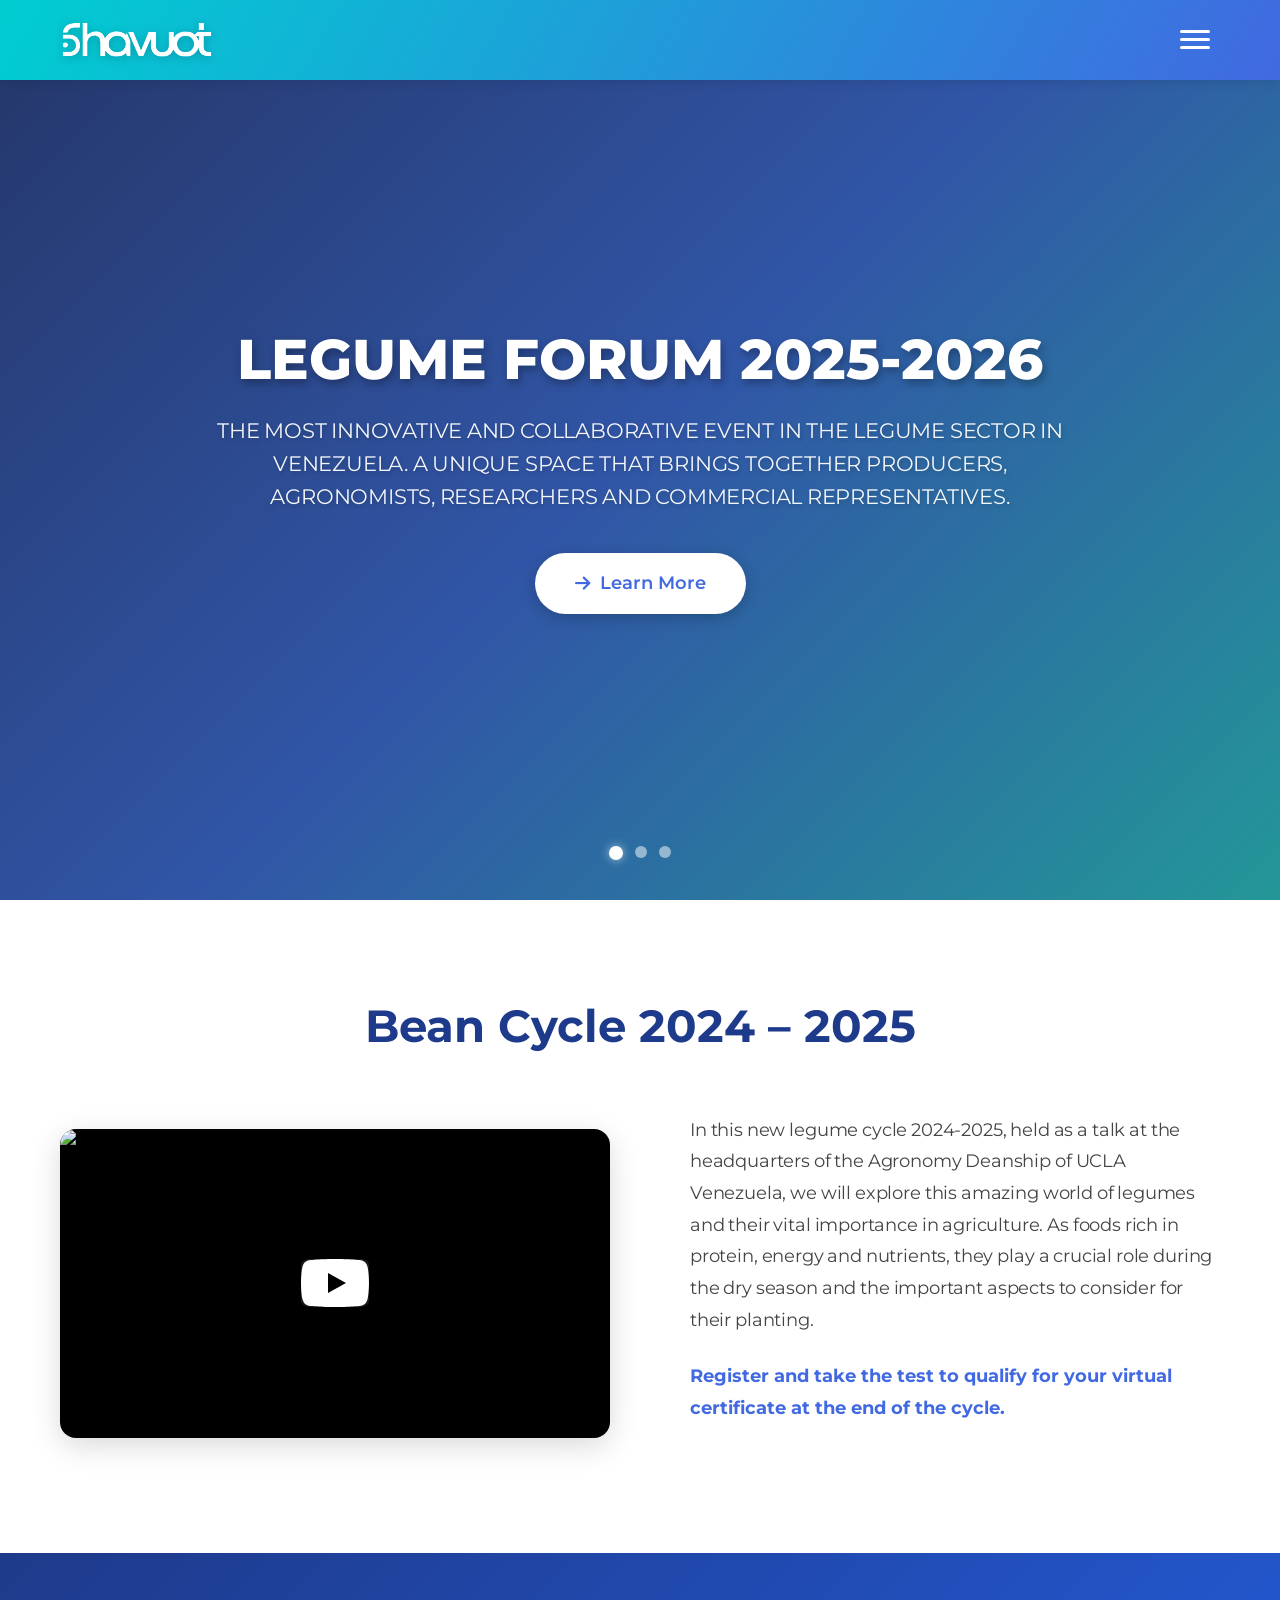
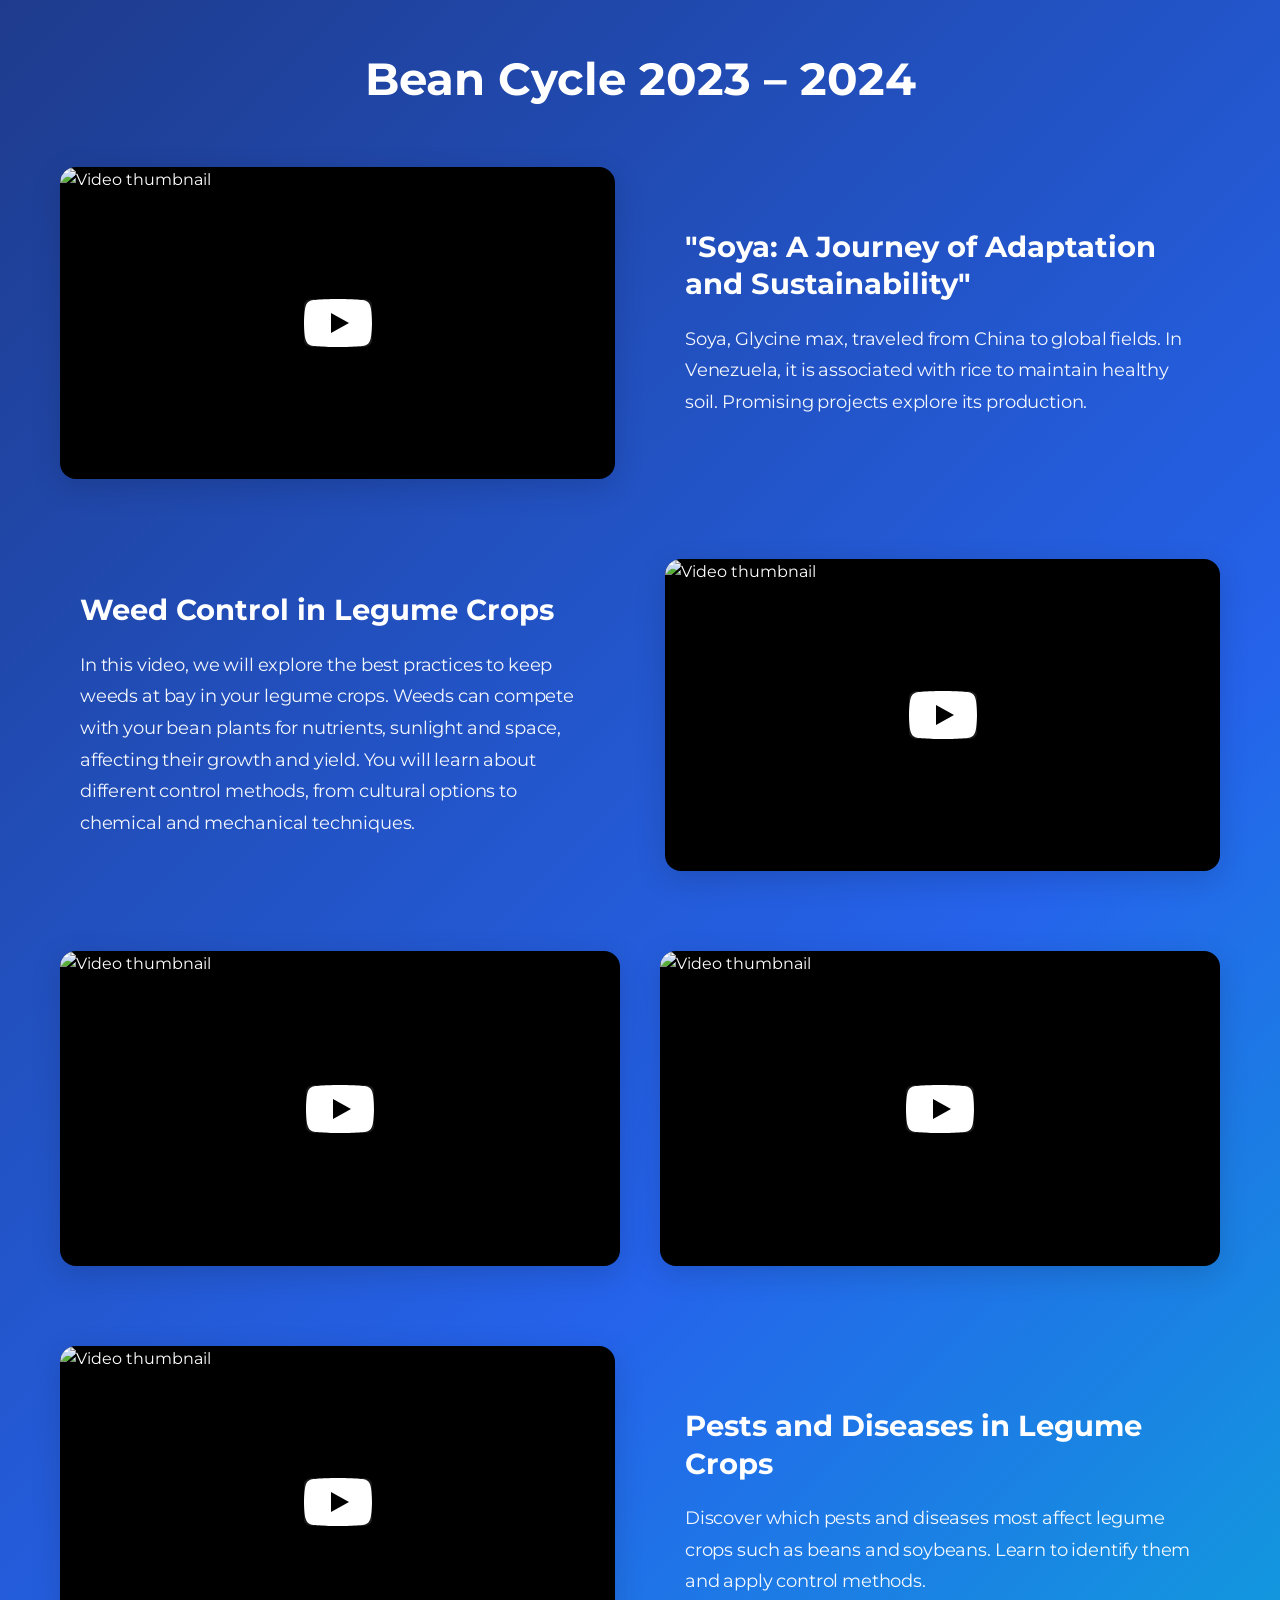
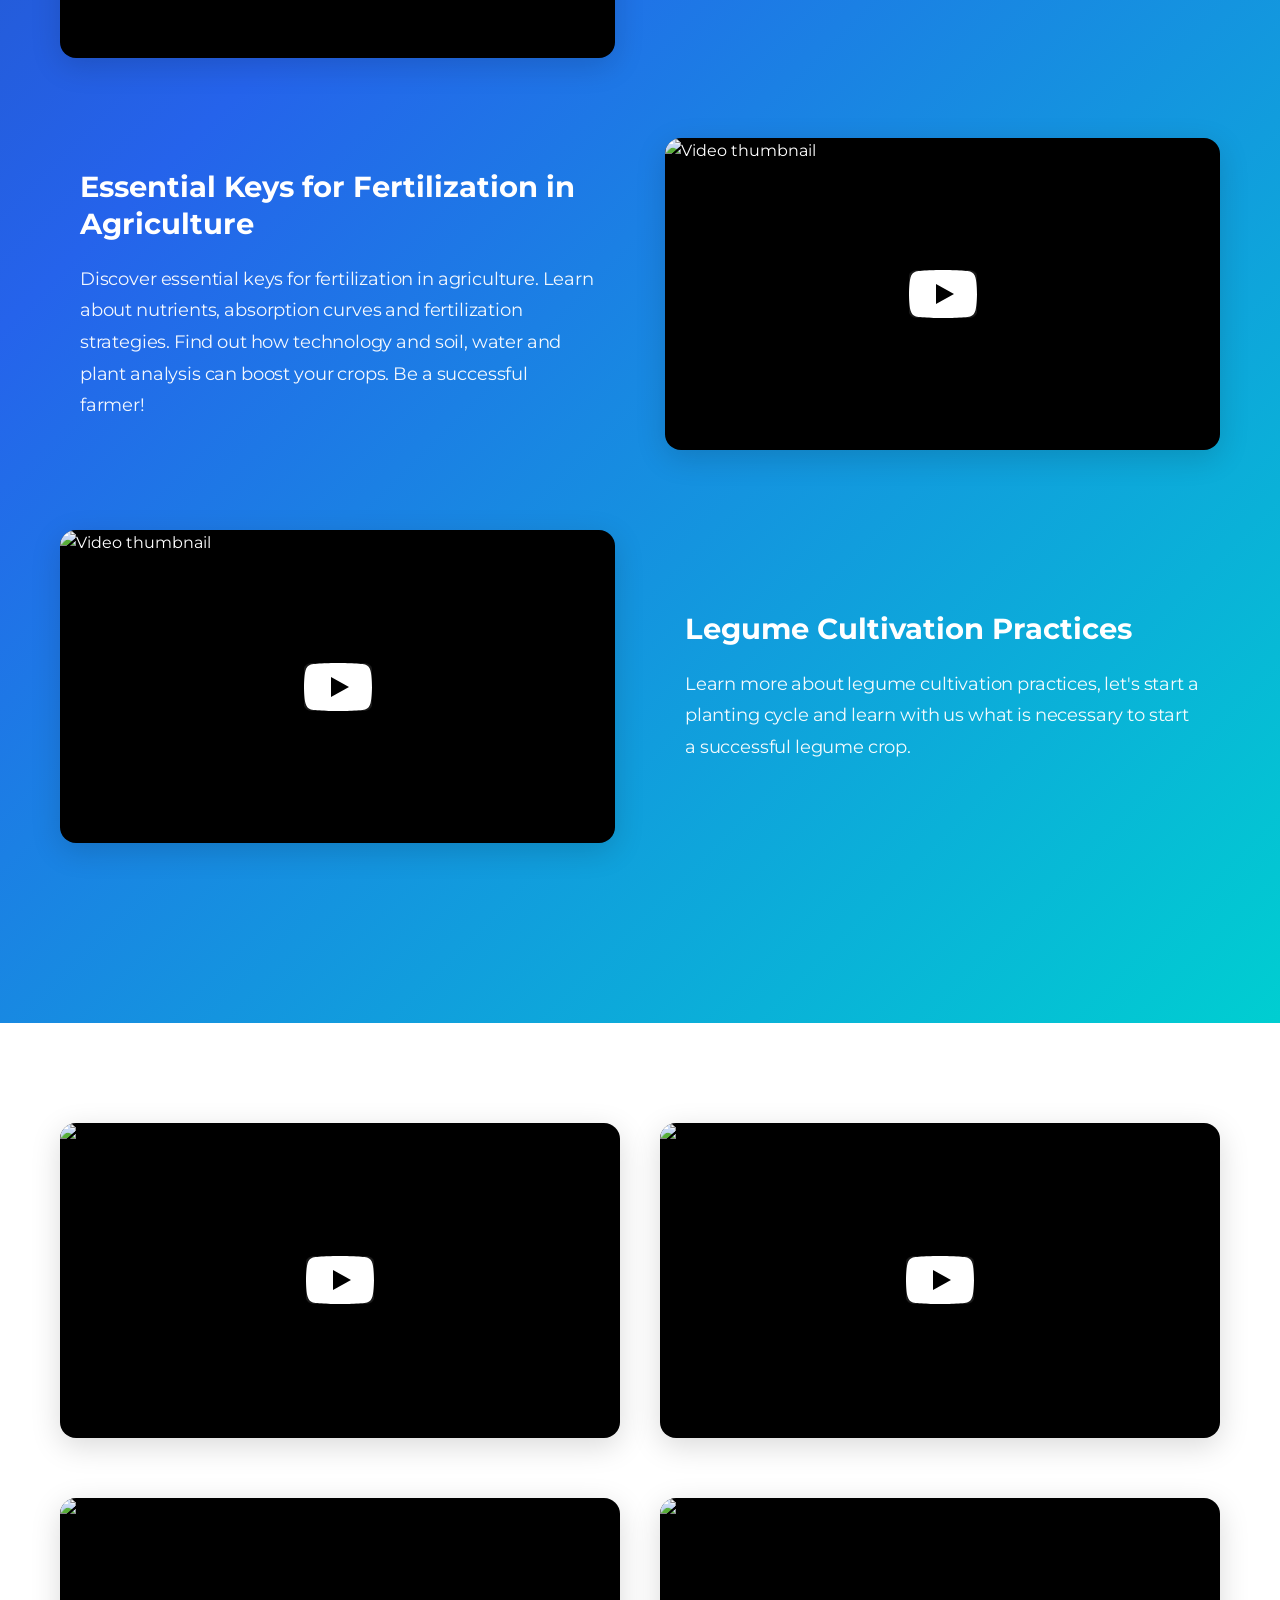
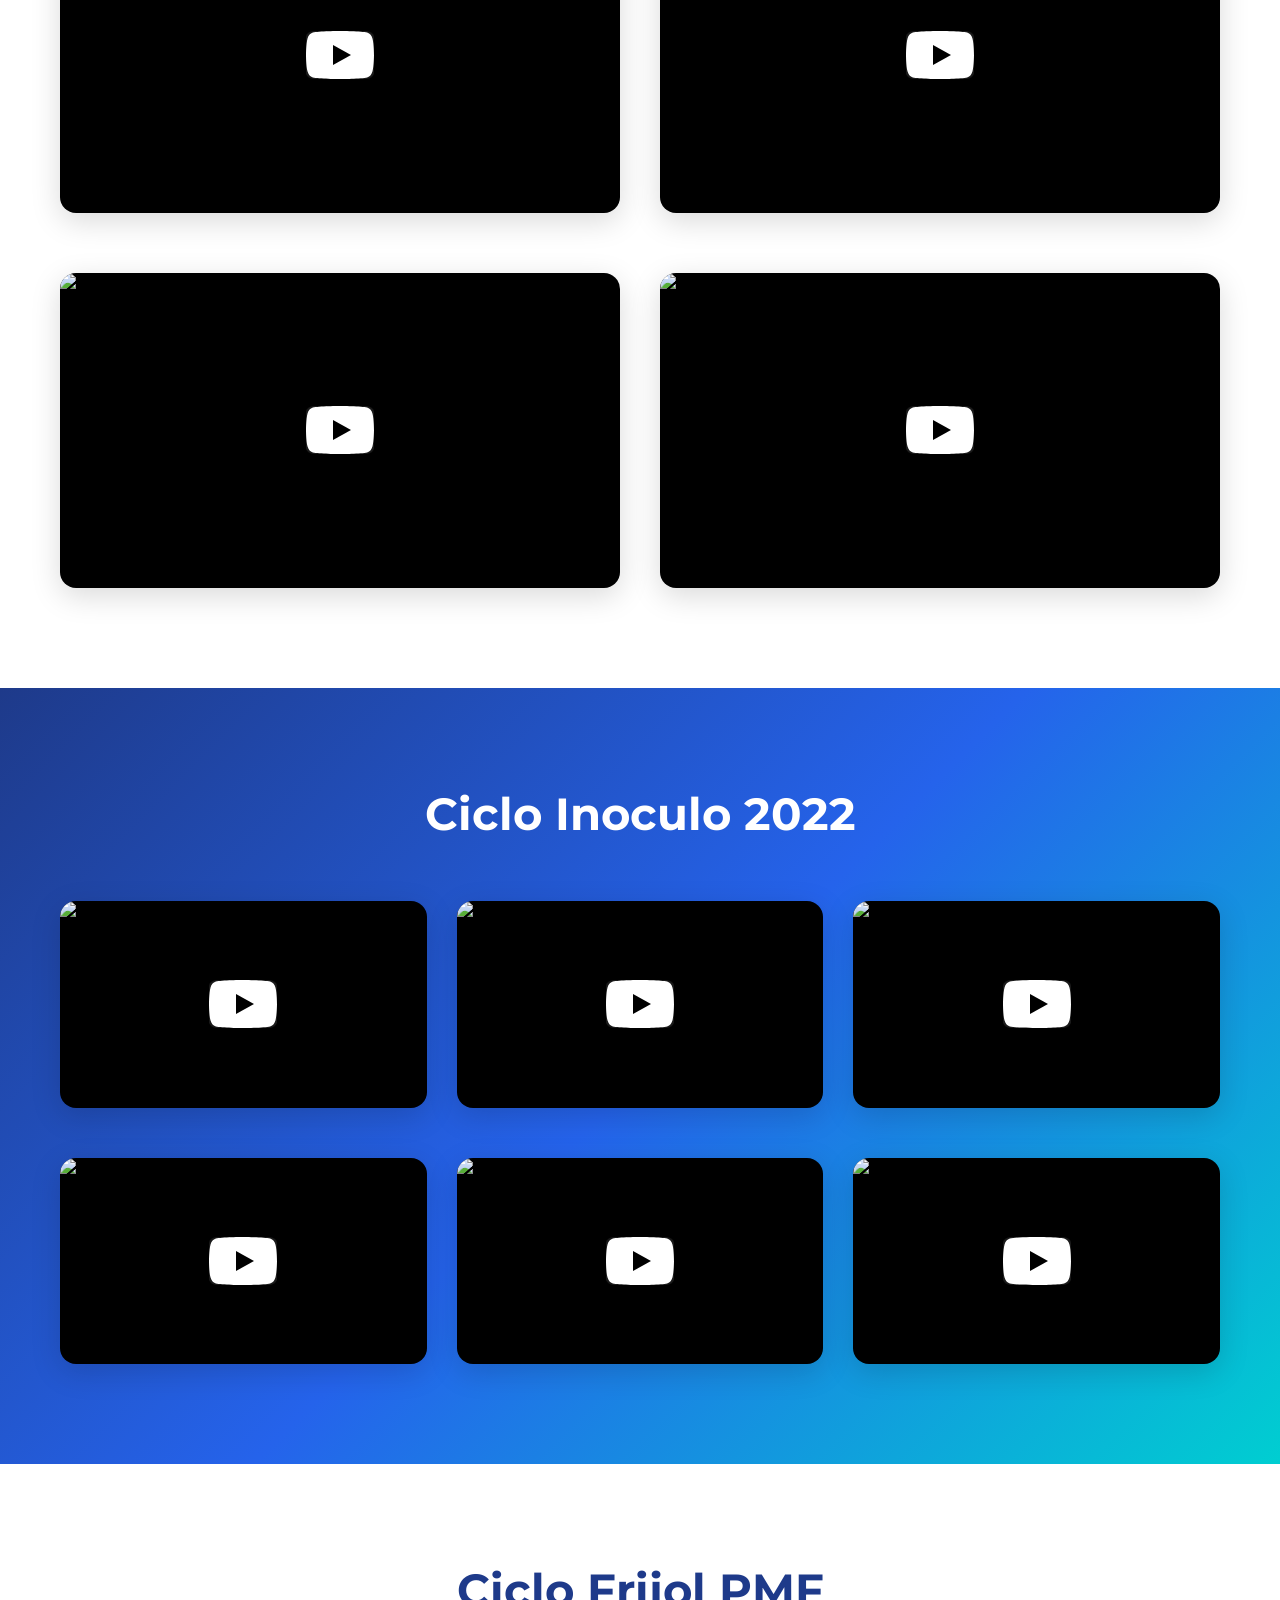
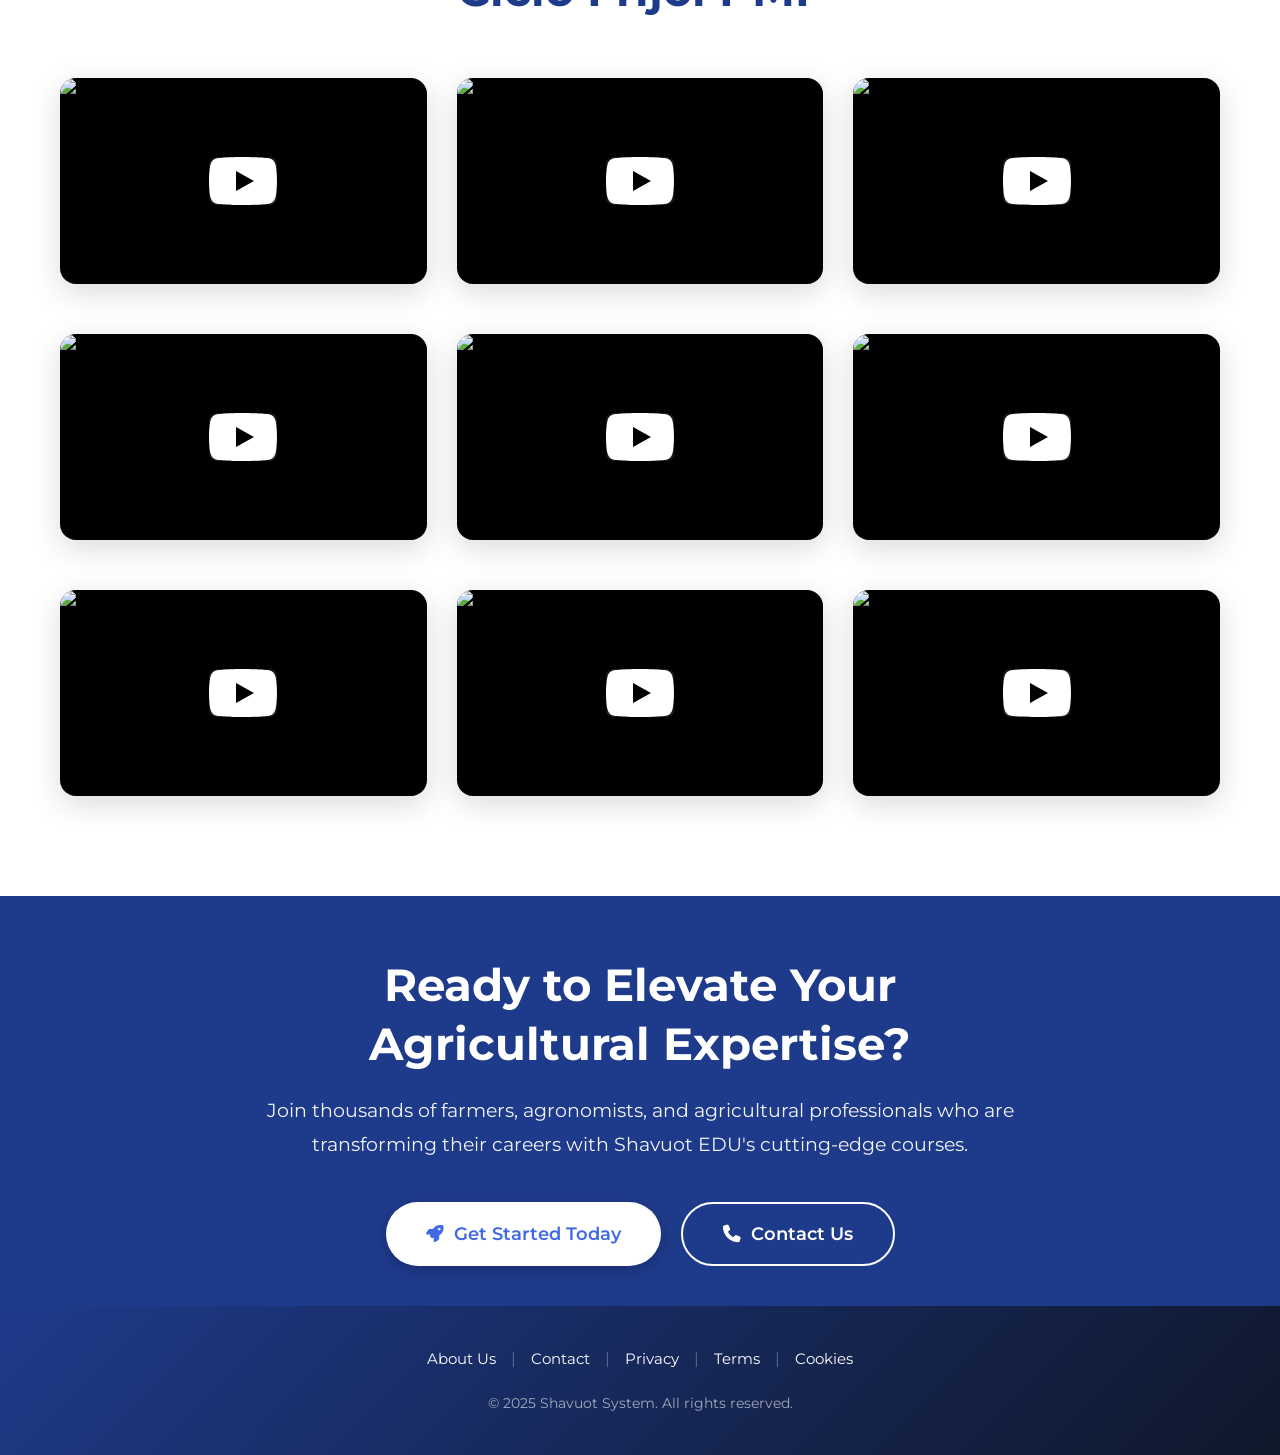
==== commit 5decec6b: "Standardize header/footer, add subpages, and optimize YouTube videos with facades" ====
--- a/index.html
+++ b/index.html
@@ -1,31 +1,36 @@
 <!DOCTYPE html>
 <html lang="en">
+
 <head>
     <meta charset="UTF-8">
     <meta name="viewport" content="width=device-width, initial-scale=1.0">
     <title>Shavuot EDU - Agricultural Education Platform</title>
-    <meta name="description" content="Leading agricultural education platform offering specialized courses in legumes, modern farming techniques, and sustainable agriculture.">
-    
+    <meta name="description"
+        content="Leading agricultural education platform offering specialized courses in legumes, modern farming techniques, and sustainable agriculture.">
+
     <!-- Favicon -->
     <link rel="icon" type="image/svg+xml" href="favicoin-shavuot-system.svg">
-    
+
     <!-- Fonts -->
-    <link href="https://fonts.googleapis.com/css2?family=Montserrat:wght@300;400;500;600;700;800&display=swap" rel="stylesheet">
-    
+    <link href="https://fonts.googleapis.com/css2?family=Montserrat:wght@300;400;500;600;700;800&display=swap"
+        rel="stylesheet">
+
     <!-- Font Awesome -->
     <link rel="stylesheet" href="https://cdnjs.cloudflare.com/ajax/libs/font-awesome/6.4.0/css/all.min.css">
-    
+
     <!-- Styles -->
     <link rel="stylesheet" href="assets/css/styles.css">
     <link rel="stylesheet" href="assets/css/home-styles.css">
     <link rel="stylesheet" href="assets/css/footer-styles.css">
-    
+    <link rel="stylesheet" href="assets/css/video-facade.css">
+
     <!-- Header Loader -->
     <script src="assets/js/header-loader.js"></script>
 </head>
+
 <body>
     <!-- Header se carga dinámicamente -->
-    
+
     <!-- Hero Section - Carousel -->
     <section class="home-hero">
         <div class="hero-carousel">
@@ -35,7 +40,9 @@
                 <div class="container">
                     <div class="hero-content">
                         <h1 class="hero-title">LEGUME FORUM 2025-2026</h1>
-                        <p class="hero-subtitle">The most innovative and collaborative event in the legume sector in Venezuela. A unique space that brings together producers, agronomists, researchers and commercial representatives.</p>
+                        <p class="hero-subtitle">The most innovative and collaborative event in the legume sector in
+                            Venezuela. A unique space that brings together producers, agronomists, researchers and
+                            commercial representatives.</p>
                         <div class="hero-cta">
                             <a href="EDU/index.html" class="btn-primary-large">
                                 <i class="fas fa-arrow-right"></i>
@@ -52,7 +59,8 @@
                 <div class="container">
                     <div class="hero-content">
                         <h1 class="hero-title">SHAVUOT EDU</h1>
-                        <p class="hero-subtitle">Knowledge is within everyone's reach, science makes no sense without heritage. Learn about agriculture in a simple, fast and efficient way.</p>
+                        <p class="hero-subtitle">Knowledge is within everyone's reach, science makes no sense without
+                            heritage. Learn about agriculture in a simple, fast and efficient way.</p>
                         <div class="hero-cta">
                             <a href="#courses" class="btn-primary-large">
                                 <i class="fas fa-graduation-cap"></i>
@@ -88,30 +96,25 @@
             <div class="section-header">
                 <h2 class="section-title">Bean Cycle 2024 – 2025</h2>
             </div>
-            
+
             <div class="bean-cycle-wrapper">
                 <!-- Video Left -->
                 <div class="bean-cycle-video">
-                    <div class="video-container">
-                        <iframe 
-                            width="100%" 
-                            height="400" 
-                            src="https://www.youtube.com/embed/1rIu58ZdcBE" 
-                            title="Bean Cycle 2024-2025" 
-                            frameborder="0" 
-                            allow="accelerometer; autoplay; clipboard-write; encrypted-media; gyroscope; picture-in-picture; web-share" 
-                            allowfullscreen
-                        ></iframe>
+                    <div class="video-container youtube-facade" data-id="1rIu58ZdcBE">
                     </div>
                 </div>
 
                 <!-- Text Right -->
                 <div class="bean-cycle-content">
                     <p class="bean-cycle-description">
-                        In this new legume cycle 2024-2025, held as a talk at the headquarters of the Agronomy Deanship of UCLA Venezuela, we will explore this amazing world of legumes and their vital importance in agriculture. As foods rich in protein, energy and nutrients, they play a crucial role during the dry season and the important aspects to consider for their planting.
+                        In this new legume cycle 2024-2025, held as a talk at the headquarters of the Agronomy Deanship
+                        of UCLA Venezuela, we will explore this amazing world of legumes and their vital importance in
+                        agriculture. As foods rich in protein, energy and nutrients, they play a crucial role during the
+                        dry season and the important aspects to consider for their planting.
                     </p>
                     <p class="bean-cycle-cta-text">
-                        <strong>Register and take the test to qualify for your virtual certificate at the end of the cycle.</strong>
+                        <strong>Register and take the test to qualify for your virtual certificate at the end of the
+                            cycle.</strong>
                     </p>
                 </div>
             </div>
@@ -128,22 +131,14 @@
             <!-- Video 1: Soya -->
             <div class="video-gallery-item">
                 <div class="video-gallery-video">
-                    <div class="video-container">
-                        <iframe 
-                            width="100%" 
-                            height="400" 
-                            src="https://www.youtube.com/embed/6my8-Dixya8" 
-                            title="Soya: A Journey of Adaptation and Sustainability" 
-                            frameborder="0" 
-                            allow="accelerometer; autoplay; clipboard-write; encrypted-media; gyroscope; picture-in-picture; web-share" 
-                            allowfullscreen
-                        ></iframe>
+                    <div class="video-container youtube-facade" data-id="6my8-Dixya8">
                     </div>
                 </div>
                 <div class="video-gallery-text">
                     <h3 class="video-gallery-title">"Soya: A Journey of Adaptation and Sustainability"</h3>
                     <p class="video-gallery-description">
-                        Soya, Glycine max, traveled from China to global fields. In Venezuela, it is associated with rice to maintain healthy soil. Promising projects explore its production.
+                        Soya, Glycine max, traveled from China to global fields. In Venezuela, it is associated with
+                        rice to maintain healthy soil. Promising projects explore its production.
                     </p>
                 </div>
             </div>
@@ -151,22 +146,16 @@
             <!-- Video 2: Weed Control -->
             <div class="video-gallery-item video-gallery-item-reverse">
                 <div class="video-gallery-video">
-                    <div class="video-container">
-                        <iframe 
-                            width="100%" 
-                            height="400" 
-                            src="https://www.youtube.com/embed/8GHLmHILA3E" 
-                            title="Weed Control in Legume Crops" 
-                            frameborder="0" 
-                            allow="accelerometer; autoplay; clipboard-write; encrypted-media; gyroscope; picture-in-picture; web-share" 
-                            allowfullscreen
-                        ></iframe>
+                    <div class="video-container youtube-facade" data-id="8GHLmHILA3E">
                     </div>
                 </div>
                 <div class="video-gallery-text">
                     <h3 class="video-gallery-title">Weed Control in Legume Crops</h3>
                     <p class="video-gallery-description">
-                        In this video, we will explore the best practices to keep weeds at bay in your legume crops. Weeds can compete with your bean plants for nutrients, sunlight and space, affecting their growth and yield. You will learn about different control methods, from cultural options to chemical and mechanical techniques.
+                        In this video, we will explore the best practices to keep weeds at bay in your legume crops.
+                        Weeds can compete with your bean plants for nutrients, sunlight and space, affecting their
+                        growth and yield. You will learn about different control methods, from cultural options to
+                        chemical and mechanical techniques.
                     </p>
                 </div>
             </div>
@@ -174,29 +163,11 @@
             <!-- Videos 3 & 4: Side by Side -->
             <div class="video-gallery-double">
                 <div class="video-gallery-double-item">
-                    <div class="video-container">
-                        <iframe 
-                            width="100%" 
-                            height="400" 
-                            src="https://www.youtube.com/embed/GUnI1JbBTuA" 
-                            title="Bean Cycle Video 3" 
-                            frameborder="0" 
-                            allow="accelerometer; autoplay; clipboard-write; encrypted-media; gyroscope; picture-in-picture; web-share" 
-                            allowfullscreen
-                        ></iframe>
-                    </div>
-                </div>
-                <div class="video-gallery-double-item">
-                    <div class="video-container">
-                        <iframe 
-                            width="100%" 
-                            height="400" 
-                            src="https://www.youtube.com/embed/JXVnEyhDXfM" 
-                            title="Bean Cycle Video 4" 
-                            frameborder="0" 
-                            allow="accelerometer; autoplay; clipboard-write; encrypted-media; gyroscope; picture-in-picture; web-share" 
-                            allowfullscreen
-                        ></iframe>
+                    <div class="video-container youtube-facade" data-id="GUnI1JbBTuA">
+                    </div>
+                </div>
+                <div class="video-gallery-double-item">
+                    <div class="video-container youtube-facade" data-id="JXVnEyhDXfM">
                     </div>
                 </div>
             </div>
@@ -204,22 +175,14 @@
             <!-- Video 5: Pests and Diseases -->
             <div class="video-gallery-item">
                 <div class="video-gallery-video">
-                    <div class="video-container">
-                        <iframe 
-                            width="100%" 
-                            height="400" 
-                            src="https://www.youtube.com/embed/EEm7Ap_vt6Y" 
-                            title="Pests and Diseases in Legume Crops" 
-                            frameborder="0" 
-                            allow="accelerometer; autoplay; clipboard-write; encrypted-media; gyroscope; picture-in-picture; web-share" 
-                            allowfullscreen
-                        ></iframe>
+                    <div class="video-container youtube-facade" data-id="EEm7Ap_vt6Y">
                     </div>
                 </div>
                 <div class="video-gallery-text">
                     <h3 class="video-gallery-title">Pests and Diseases in Legume Crops</h3>
                     <p class="video-gallery-description">
-                        Discover which pests and diseases most affect legume crops such as beans and soybeans. Learn to identify them and apply control methods.
+                        Discover which pests and diseases most affect legume crops such as beans and soybeans. Learn to
+                        identify them and apply control methods.
                     </p>
                 </div>
             </div>
@@ -227,22 +190,15 @@
             <!-- Video 6: Fertilization -->
             <div class="video-gallery-item video-gallery-item-reverse">
                 <div class="video-gallery-video">
-                    <div class="video-container">
-                        <iframe 
-                            width="100%" 
-                            height="400" 
-                            src="https://www.youtube.com/embed/rnpYHw32lMk" 
-                            title="Essential Keys for Fertilization in Agriculture" 
-                            frameborder="0" 
-                            allow="accelerometer; autoplay; clipboard-write; encrypted-media; gyroscope; picture-in-picture; web-share" 
-                            allowfullscreen
-                        ></iframe>
+                    <div class="video-container youtube-facade" data-id="rnpYHw32lMk">
                     </div>
                 </div>
                 <div class="video-gallery-text">
                     <h3 class="video-gallery-title">Essential Keys for Fertilization in Agriculture</h3>
                     <p class="video-gallery-description">
-                        Discover essential keys for fertilization in agriculture. Learn about nutrients, absorption curves and fertilization strategies. Find out how technology and soil, water and plant analysis can boost your crops. Be a successful farmer!
+                        Discover essential keys for fertilization in agriculture. Learn about nutrients, absorption
+                        curves and fertilization strategies. Find out how technology and soil, water and plant analysis
+                        can boost your crops. Be a successful farmer!
                     </p>
                 </div>
             </div>
@@ -250,22 +206,14 @@
             <!-- Video 7: Legume Cultivation Practices -->
             <div class="video-gallery-item">
                 <div class="video-gallery-video">
-                    <div class="video-container">
-                        <iframe 
-                            width="100%" 
-                            height="400" 
-                            src="https://www.youtube.com/embed/R59S6aIs7EI" 
-                            title="Legume Cultivation Practices" 
-                            frameborder="0" 
-                            allow="accelerometer; autoplay; clipboard-write; encrypted-media; gyroscope; picture-in-picture; web-share" 
-                            allowfullscreen
-                        ></iframe>
+                    <div class="video-container youtube-facade" data-id="R59S6aIs7EI">
                     </div>
                 </div>
                 <div class="video-gallery-text">
                     <h3 class="video-gallery-title">Legume Cultivation Practices</h3>
                     <p class="video-gallery-description">
-                        Learn more about legume cultivation practices, let's start a planting cycle and learn with us what is necessary to start a successful legume crop.
+                        Learn more about legume cultivation practices, let's start a planting cycle and learn with us
+                        what is necessary to start a successful legume crop.
                     </p>
                 </div>
             </div>
@@ -279,29 +227,11 @@
             <!-- Videos Row 1 -->
             <div class="video-gallery-double">
                 <div class="video-gallery-double-item">
-                    <div class="video-container">
-                        <iframe 
-                            width="100%" 
-                            height="400" 
-                            src="https://www.youtube.com/embed/pJfIojEUJ0k" 
-                            title="Video 1" 
-                            frameborder="0" 
-                            allow="accelerometer; autoplay; clipboard-write; encrypted-media; gyroscope; picture-in-picture; web-share" 
-                            allowfullscreen
-                        ></iframe>
-                    </div>
-                </div>
-                <div class="video-gallery-double-item">
-                    <div class="video-container">
-                        <iframe 
-                            width="100%" 
-                            height="400" 
-                            src="https://www.youtube.com/embed/dlqyRTsZFeA" 
-                            title="Video 2" 
-                            frameborder="0" 
-                            allow="accelerometer; autoplay; clipboard-write; encrypted-media; gyroscope; picture-in-picture; web-share" 
-                            allowfullscreen
-                        ></iframe>
+                    <div class="video-container youtube-facade" data-id="pJfIojEUJ0k">
+                    </div>
+                </div>
+                <div class="video-gallery-double-item">
+                    <div class="video-container youtube-facade" data-id="dlqyRTsZFeA">
                     </div>
                 </div>
             </div>
@@ -309,29 +239,11 @@
             <!-- Videos Row 2 -->
             <div class="video-gallery-double">
                 <div class="video-gallery-double-item">
-                    <div class="video-container">
-                        <iframe 
-                            width="100%" 
-                            height="400" 
-                            src="https://www.youtube.com/embed/NSxfYER9nhU" 
-                            title="Video 3" 
-                            frameborder="0" 
-                            allow="accelerometer; autoplay; clipboard-write; encrypted-media; gyroscope; picture-in-picture; web-share" 
-                            allowfullscreen
-                        ></iframe>
-                    </div>
-                </div>
-                <div class="video-gallery-double-item">
-                    <div class="video-container">
-                        <iframe 
-                            width="100%" 
-                            height="400" 
-                            src="https://www.youtube.com/embed/oGU95gpgDcY" 
-                            title="Video 4" 
-                            frameborder="0" 
-                            allow="accelerometer; autoplay; clipboard-write; encrypted-media; gyroscope; picture-in-picture; web-share" 
-                            allowfullscreen
-                        ></iframe>
+                    <div class="video-container youtube-facade" data-id="NSxfYER9nhU">
+                    </div>
+                </div>
+                <div class="video-gallery-double-item">
+                    <div class="video-container youtube-facade" data-id="oGU95gpgDcY">
                     </div>
                 </div>
             </div>
@@ -339,29 +251,11 @@
             <!-- Videos Row 3 -->
             <div class="video-gallery-double">
                 <div class="video-gallery-double-item">
-                    <div class="video-container">
-                        <iframe 
-                            width="100%" 
-                            height="400" 
-                            src="https://www.youtube.com/embed/ujYnvT4XlTk" 
-                            title="Video 5" 
-                            frameborder="0" 
-                            allow="accelerometer; autoplay; clipboard-write; encrypted-media; gyroscope; picture-in-picture; web-share" 
-                            allowfullscreen
-                        ></iframe>
-                    </div>
-                </div>
-                <div class="video-gallery-double-item">
-                    <div class="video-container">
-                        <iframe 
-                            width="100%" 
-                            height="400" 
-                            src="https://www.youtube.com/embed/pEoEa--v3X0" 
-                            title="Video 6" 
-                            frameborder="0" 
-                            allow="accelerometer; autoplay; clipboard-write; encrypted-media; gyroscope; picture-in-picture; web-share" 
-                            allowfullscreen
-                        ></iframe>
+                    <div class="video-container youtube-facade" data-id="ujYnvT4XlTk">
+                    </div>
+                </div>
+                <div class="video-gallery-double-item">
+                    <div class="video-container youtube-facade" data-id="pEoEa--v3X0">
                     </div>
                 </div>
             </div>
@@ -378,42 +272,15 @@
             <!-- Videos Row 1 - 3 videos -->
             <div class="video-gallery-triple">
                 <div class="video-gallery-triple-item">
-                    <div class="video-container">
-                        <iframe 
-                            width="100%" 
-                            height="300" 
-                            src="https://www.youtube.com/embed/jjAmg-q4EzI" 
-                            title="Inoculo Video 1" 
-                            frameborder="0" 
-                            allow="accelerometer; autoplay; clipboard-write; encrypted-media; gyroscope; picture-in-picture; web-share" 
-                            allowfullscreen
-                        ></iframe>
-                    </div>
-                </div>
-                <div class="video-gallery-triple-item">
-                    <div class="video-container">
-                        <iframe 
-                            width="100%" 
-                            height="300" 
-                            src="https://www.youtube.com/embed/RxUVKCSSXak" 
-                            title="Inoculo Video 2" 
-                            frameborder="0" 
-                            allow="accelerometer; autoplay; clipboard-write; encrypted-media; gyroscope; picture-in-picture; web-share" 
-                            allowfullscreen
-                        ></iframe>
-                    </div>
-                </div>
-                <div class="video-gallery-triple-item">
-                    <div class="video-container">
-                        <iframe 
-                            width="100%" 
-                            height="300" 
-                            src="https://www.youtube.com/embed/eQZDPCCiTCA" 
-                            title="Inoculo Video 3" 
-                            frameborder="0" 
-                            allow="accelerometer; autoplay; clipboard-write; encrypted-media; gyroscope; picture-in-picture; web-share" 
-                            allowfullscreen
-                        ></iframe>
+                    <div class="video-container youtube-facade" data-id="jjAmg-q4EzI">
+                    </div>
+                </div>
+                <div class="video-gallery-triple-item">
+                    <div class="video-container youtube-facade" data-id="RxUVKCSSXak">
+                    </div>
+                </div>
+                <div class="video-gallery-triple-item">
+                    <div class="video-container youtube-facade" data-id="eQZDPCCiTCA">
                     </div>
                 </div>
             </div>
@@ -421,42 +288,15 @@
             <!-- Videos Row 2 - 3 videos -->
             <div class="video-gallery-triple">
                 <div class="video-gallery-triple-item">
-                    <div class="video-container">
-                        <iframe 
-                            width="100%" 
-                            height="300" 
-                            src="https://www.youtube.com/embed/tXyFaJfBFbQ" 
-                            title="Inoculo Video 4" 
-                            frameborder="0" 
-                            allow="accelerometer; autoplay; clipboard-write; encrypted-media; gyroscope; picture-in-picture; web-share" 
-                            allowfullscreen
-                        ></iframe>
-                    </div>
-                </div>
-                <div class="video-gallery-triple-item">
-                    <div class="video-container">
-                        <iframe 
-                            width="100%" 
-                            height="300" 
-                            src="https://www.youtube.com/embed/g2Gk2Mls99c" 
-                            title="Inoculo Video 5" 
-                            frameborder="0" 
-                            allow="accelerometer; autoplay; clipboard-write; encrypted-media; gyroscope; picture-in-picture; web-share" 
-                            allowfullscreen
-                        ></iframe>
-                    </div>
-                </div>
-                <div class="video-gallery-triple-item">
-                    <div class="video-container">
-                        <iframe 
-                            width="100%" 
-                            height="300" 
-                            src="https://www.youtube.com/embed/81462JylBFE" 
-                            title="Inoculo Video 6" 
-                            frameborder="0" 
-                            allow="accelerometer; autoplay; clipboard-write; encrypted-media; gyroscope; picture-in-picture; web-share" 
-                            allowfullscreen
-                        ></iframe>
+                    <div class="video-container youtube-facade" data-id="tXyFaJfBFbQ">
+                    </div>
+                </div>
+                <div class="video-gallery-triple-item">
+                    <div class="video-container youtube-facade" data-id="g2Gk2Mls99c">
+                    </div>
+                </div>
+                <div class="video-gallery-triple-item">
+                    <div class="video-container youtube-facade" data-id="81462JylBFE">
                     </div>
                 </div>
             </div>
@@ -473,42 +313,15 @@
             <!-- Videos Row 1 - 3 videos -->
             <div class="video-gallery-triple">
                 <div class="video-gallery-triple-item">
-                    <div class="video-container">
-                        <iframe 
-                            width="100%" 
-                            height="300" 
-                            src="https://www.youtube.com/embed/qUYu95T0_CE" 
-                            title="Frijol PMF Video 1" 
-                            frameborder="0" 
-                            allow="accelerometer; autoplay; clipboard-write; encrypted-media; gyroscope; picture-in-picture; web-share" 
-                            allowfullscreen
-                        ></iframe>
-                    </div>
-                </div>
-                <div class="video-gallery-triple-item">
-                    <div class="video-container">
-                        <iframe 
-                            width="100%" 
-                            height="300" 
-                            src="https://www.youtube.com/embed/lpAM9DAU8z8" 
-                            title="Frijol PMF Video 2" 
-                            frameborder="0" 
-                            allow="accelerometer; autoplay; clipboard-write; encrypted-media; gyroscope; picture-in-picture; web-share" 
-                            allowfullscreen
-                        ></iframe>
-                    </div>
-                </div>
-                <div class="video-gallery-triple-item">
-                    <div class="video-container">
-                        <iframe 
-                            width="100%" 
-                            height="300" 
-                            src="https://www.youtube.com/embed/_QduiBirwns" 
-                            title="Frijol PMF Video 3" 
-                            frameborder="0" 
-                            allow="accelerometer; autoplay; clipboard-write; encrypted-media; gyroscope; picture-in-picture; web-share" 
-                            allowfullscreen
-                        ></iframe>
+                    <div class="video-container youtube-facade" data-id="qUYu95T0_CE">
+                    </div>
+                </div>
+                <div class="video-gallery-triple-item">
+                    <div class="video-container youtube-facade" data-id="lpAM9DAU8z8">
+                    </div>
+                </div>
+                <div class="video-gallery-triple-item">
+                    <div class="video-container youtube-facade" data-id="_QduiBirwns">
                     </div>
                 </div>
             </div>
@@ -516,42 +329,15 @@
             <!-- Videos Row 2 - 3 videos -->
             <div class="video-gallery-triple">
                 <div class="video-gallery-triple-item">
-                    <div class="video-container">
-                        <iframe 
-                            width="100%" 
-                            height="300" 
-                            src="https://www.youtube.com/embed/TCz7AAkqkLk" 
-                            title="Frijol PMF Video 4" 
-                            frameborder="0" 
-                            allow="accelerometer; autoplay; clipboard-write; encrypted-media; gyroscope; picture-in-picture; web-share" 
-                            allowfullscreen
-                        ></iframe>
-                    </div>
-                </div>
-                <div class="video-gallery-triple-item">
-                    <div class="video-container">
-                        <iframe 
-                            width="100%" 
-                            height="300" 
-                            src="https://www.youtube.com/embed/HVssvtyonWw" 
-                            title="Frijol PMF Video 5" 
-                            frameborder="0" 
-                            allow="accelerometer; autoplay; clipboard-write; encrypted-media; gyroscope; picture-in-picture; web-share" 
-                            allowfullscreen
-                        ></iframe>
-                    </div>
-                </div>
-                <div class="video-gallery-triple-item">
-                    <div class="video-container">
-                        <iframe 
-                            width="100%" 
-                            height="300" 
-                            src="https://www.youtube.com/embed/-qYhfmR2alA" 
-                            title="Frijol PMF Video 6" 
-                            frameborder="0" 
-                            allow="accelerometer; autoplay; clipboard-write; encrypted-media; gyroscope; picture-in-picture; web-share" 
-                            allowfullscreen
-                        ></iframe>
+                    <div class="video-container youtube-facade" data-id="TCz7AAkqkLk">
+                    </div>
+                </div>
+                <div class="video-gallery-triple-item">
+                    <div class="video-container youtube-facade" data-id="HVssvtyonWw">
+                    </div>
+                </div>
+                <div class="video-gallery-triple-item">
+                    <div class="video-container youtube-facade" data-id="-qYhfmR2alA">
                     </div>
                 </div>
             </div>
@@ -559,42 +345,15 @@
             <!-- Videos Row 3 - 3 videos -->
             <div class="video-gallery-triple">
                 <div class="video-gallery-triple-item">
-                    <div class="video-container">
-                        <iframe 
-                            width="100%" 
-                            height="300" 
-                            src="https://www.youtube.com/embed/c5I_QKsIWNo" 
-                            title="Frijol PMF Video 7" 
-                            frameborder="0" 
-                            allow="accelerometer; autoplay; clipboard-write; encrypted-media; gyroscope; picture-in-picture; web-share" 
-                            allowfullscreen
-                        ></iframe>
-                    </div>
-                </div>
-                <div class="video-gallery-triple-item">
-                    <div class="video-container">
-                        <iframe 
-                            width="100%" 
-                            height="300" 
-                            src="https://www.youtube.com/embed/tFe6oh0fdX8" 
-                            title="Frijol PMF Video 8" 
-                            frameborder="0" 
-                            allow="accelerometer; autoplay; clipboard-write; encrypted-media; gyroscope; picture-in-picture; web-share" 
-                            allowfullscreen
-                        ></iframe>
-                    </div>
-                </div>
-                <div class="video-gallery-triple-item">
-                    <div class="video-container">
-                        <iframe 
-                            width="100%" 
-                            height="300" 
-                            src="https://www.youtube.com/embed/V-l4iOEvJPg" 
-                            title="Frijol PMF Video 9" 
-                            frameborder="0" 
-                            allow="accelerometer; autoplay; clipboard-write; encrypted-media; gyroscope; picture-in-picture; web-share" 
-                            allowfullscreen
-                        ></iframe>
+                    <div class="video-container youtube-facade" data-id="c5I_QKsIWNo">
+                    </div>
+                </div>
+                <div class="video-gallery-triple-item">
+                    <div class="video-container youtube-facade" data-id="tFe6oh0fdX8">
+                    </div>
+                </div>
+                <div class="video-gallery-triple-item">
+                    <div class="video-container youtube-facade" data-id="V-l4iOEvJPg">
                     </div>
                 </div>
             </div>
@@ -607,7 +366,7 @@
             <div class="cta-content">
                 <h2 class="cta-title">Ready to Elevate Your Agricultural Expertise?</h2>
                 <p class="cta-description">
-                    Join thousands of farmers, agronomists, and agricultural professionals who are transforming 
+                    Join thousands of farmers, agronomists, and agricultural professionals who are transforming
                     their careers with Shavuot EDU's cutting-edge courses.
                 </p>
                 <div class="cta-buttons">
@@ -632,6 +391,8 @@
     <script src="assets/js/hero-carousel.js"></script>
     <script src="assets/js/scroll-animations.js"></script>
     <script src="assets/js/home-interactions.js"></script>
+    <script src="assets/js/video-facade.js"></script>
     <script src="assets/js/footer-loader.js"></script>
 </body>
-</html>
+
+</html>
--- a/assets/css/footer-styles.css
+++ b/assets/css/footer-styles.css
@@ -1,12 +1,18 @@
 /* ========================================
-   FOOTER STYLES - SHAVUOT SYSTEM
+   FOOTER STYLES - SHAVUOT SYSTEM HOME
    ======================================== */
 
 .footer {
     background: linear-gradient(135deg, #1E3A8A 0%, #0F172A 100%);
-    color: var(--white);
+    color: #FFFFFF;
     padding: 40px 20px;
     margin-top: 0;
+    animation: footerFadeIn 0.6s ease-out;
+}
+
+.footer-content {
+    max-width: 1200px;
+    margin: 0 auto;
 }
 
 .footer-simple {
@@ -26,14 +32,14 @@
 }
 
 .footer-links-simple a {
-    color: var(--white);
+    color: #FFFFFF;
     text-decoration: none;
     font-size: 0.95rem;
     transition: color 0.3s ease;
 }
 
 .footer-links-simple a:hover {
-    color: var(--primary-cyan);
+    color: #00CED1;
 }
 
 .footer-links-simple .separator {
@@ -47,272 +53,43 @@
     display: block;
 }
 
-.footer-content {
-    max-width: 1200px;
-    margin: 0 auto;
-}
-
-/* Footer Top */
-.footer-top {
-    display: flex;
-    justify-content: center;
-    padding-bottom: 40px;
-    border-bottom: 1px solid rgba(255, 255, 255, 0.1);
-}
-
-.footer-brand-center {
-    display: flex;
-    flex-direction: column;
-    align-items: center;
-    text-align: center;
-    max-width: 600px;
-}
-
-.footer-column {
-    display: flex;
-    flex-direction: column;
-}
-
-/* Footer Brand */
-.footer-brand {
-    max-width: 300px;
-}
-
-.footer-logo {
-    height: 40px;
-    width: auto;
-    margin-bottom: 20px;
-    filter: drop-shadow(0 2px 4px rgba(0, 0, 0, 0.2));
-}
-
-.footer-description {
-    font-size: 0.95rem;
-    line-height: 1.6;
-    color: rgba(255, 255, 255, 0.8);
-    margin-bottom: 20px;
-}
-
-/* Social Links */
-.footer-social {
-    display: flex;
-    gap: 12px;
-}
-
-.social-link {
-    width: 40px;
-    height: 40px;
-    border-radius: 50%;
-    background: rgba(255, 255, 255, 0.1);
-    display: flex;
-    align-items: center;
-    justify-content: center;
-    color: var(--white);
-    text-decoration: none;
-    transition: all 0.3s ease;
-    font-size: 1rem;
-}
-
-.social-link:hover {
-    background: var(--primary-cyan);
-    transform: translateY(-3px);
-    box-shadow: 0 4px 12px rgba(0, 206, 209, 0.4);
-}
-
-/* Footer Titles */
-.footer-title {
-    font-size: 1.1rem;
-    font-weight: 700;
-    margin-bottom: 20px;
-    color: var(--white);
-}
-
-/* Footer Links */
-.footer-links {
-    list-style: none;
-    padding: 0;
-    margin: 0;
-}
-
-.footer-links li {
-    margin-bottom: 12px;
-}
-
-.footer-links a {
-    color: rgba(255, 255, 255, 0.7);
-    text-decoration: none;
-    font-size: 0.95rem;
-    transition: all 0.3s ease;
-    display: inline-block;
-}
-
-.footer-links a:hover {
-    color: var(--primary-cyan);
-    transform: translateX(5px);
-}
-
-/* Newsletter */
-.footer-newsletter-text {
-    font-size: 0.9rem;
-    line-height: 1.6;
-    color: rgba(255, 255, 255, 0.7);
-    margin-bottom: 15px;
-}
-
-.footer-newsletter-form {
-    display: flex;
-    gap: 8px;
-}
-
-.newsletter-input {
-    flex: 1;
-    padding: 12px 16px;
-    border: 1px solid rgba(255, 255, 255, 0.2);
-    border-radius: 25px;
-    background: rgba(255, 255, 255, 0.1);
-    color: var(--white);
-    font-size: 0.9rem;
-    transition: all 0.3s ease;
-}
-
-.newsletter-input::placeholder {
-    color: rgba(255, 255, 255, 0.5);
-}
-
-.newsletter-input:focus {
-    outline: none;
-    border-color: var(--primary-cyan);
-    background: rgba(255, 255, 255, 0.15);
-}
-
-.newsletter-button {
-    width: 45px;
-    height: 45px;
-    border-radius: 50%;
-    background: var(--primary-cyan);
-    border: none;
-    color: var(--white);
-    cursor: pointer;
-    display: flex;
-    align-items: center;
-    justify-content: center;
-    transition: all 0.3s ease;
-    font-size: 1rem;
-}
-
-.newsletter-button:hover {
-    background: var(--primary-blue);
-    transform: scale(1.1);
-    box-shadow: 0 4px 12px rgba(0, 206, 209, 0.4);
-}
-
-/* Footer Bottom */
-.footer-bottom {
-    display: flex;
-    justify-content: space-between;
-    align-items: center;
-    padding-top: 30px;
-    flex-wrap: wrap;
-    gap: 20px;
-}
-
-.footer-copyright {
-    font-size: 0.9rem;
-    color: rgba(255, 255, 255, 0.6);
-    margin: 0;
-}
-
-.footer-bottom-links {
-    display: flex;
-    gap: 15px;
-    align-items: center;
-}
-
-.footer-bottom-links a {
-    color: rgba(255, 255, 255, 0.6);
-    text-decoration: none;
-    font-size: 0.9rem;
-    transition: color 0.3s ease;
-}
-
-.footer-bottom-links a:hover {
-    color: var(--primary-cyan);
-}
-
-.footer-bottom-links .separator {
-    color: rgba(255, 255, 255, 0.3);
-}
-
-/* Responsive Design */
-@media (max-width: 1024px) {
-    .footer-top {
-        grid-template-columns: repeat(2, 1fr);
-    }
-    
-    .footer-brand {
-        grid-column: 1 / -1;
-        max-width: 100%;
-    }
-}
-
+/* Responsive */
 @media (max-width: 768px) {
     .footer {
-        padding: 40px 20px 20px;
-        margin-top: 0;
+        padding: 30px 20px;
     }
-    
-    .footer-top {
-        grid-template-columns: repeat(2, 1fr);
-        gap: 30px;
+
+    .footer-links-simple {
+        gap: 12px;
     }
-    
-    .footer-brand {
-        grid-column: 1 / -1;
-    }
-    
-    .footer-column:last-child {
-        grid-column: 1 / -1;
+
+    .footer-links-simple a {
+        font-size: 0.88rem;
     }
 }
 
 @media (max-width: 480px) {
-    .footer-top {
-        grid-template-columns: 1fr;
-        gap: 30px;
+    .footer-links-simple {
+        gap: 10px;
     }
-    
-    .footer-bottom {
-        flex-direction: column;
-        text-align: center;
-        gap: 15px;
+
+    .footer-links-simple a {
+        font-size: 0.82rem;
     }
-    
-    .footer-social {
-        justify-content: center;
-    }
-    
-    .newsletter-input {
-        font-size: 0.85rem;
-        padding: 10px 14px;
-    }
-    
-    .newsletter-button {
-        width: 40px;
-        height: 40px;
+
+    .footer-copyright {
+        font-size: 0.82rem;
     }
 }
 
-/* Animation for footer on load */
-@keyframes fadeInUp {
+/* Animación de entrada */
+@keyframes footerFadeIn {
     from {
         opacity: 0;
-        transform: translateY(30px);
+        transform: translateY(20px);
     }
     to {
         opacity: 1;
         transform: translateY(0);
     }
 }
-
-.footer {
-    animation: fadeInUp 0.6s ease-out;
-}
--- a/assets/css/video-facade.css
+++ b/assets/css/video-facade.css
@@ -0,0 +1,46 @@
+/* ========================================
+   VIDEO FACADE STYLES
+   Carga miniaturas en lugar de iframes
+   ======================================== */
+
+.video-container.youtube-facade {
+    cursor: pointer;
+    background-color: #000;
+}
+
+.video-container.youtube-facade img {
+    position: absolute;
+    top: 0;
+    left: 0;
+    width: 100%;
+    height: 100%;
+    object-fit: cover;
+    transition: transform 0.3s ease, filter 0.3s ease;
+}
+
+.video-container.youtube-facade:hover img {
+    transform: scale(1.05);
+    filter: brightness(0.8);
+}
+
+/* Play Button */
+.video-container.youtube-facade::after {
+    content: '';
+    position: absolute;
+    top: 50%;
+    left: 50%;
+    transform: translate(-50%, -50%);
+    width: 68px;
+    height: 48px;
+    background-color: rgba(33, 33, 33, 0.8);
+    background-image: url('data:image/svg+xml;utf8,<svg xmlns="http://www.w3.org/2000/svg" version="1.1" viewBox="0 0 68 48"><path fill="white" d="M66.52,7.74c-0.78-2.93-2.49-5.41-5.42-6.19C55.79,.13,34,0,34,0S12.21,.13,6.9,1.55 c-2.93,.78-4.63,3.26-5.42,6.19C0.06,13.05,0,24,0,24s0.06,10.95,1.48,16.26c0.78,2.93,2.49,5.41,5.42,6.19 C12.21,47.87,34,48,34,48s21.79-0.13,27.1-1.55c2.93-0.78,4.64-3.26,5.42-6.19C67.94,34.95,68,24,68,24S67.94,13.05,66.52,7.74z"></path><path fill="black" d="M 45,24 27,14 27,34"></path></svg>');
+    background-repeat: no-repeat;
+    background-position: center;
+    border-radius: 12%;
+    transition: background-color 0.3s ease;
+    z-index: 2;
+}
+
+.video-container.youtube-facade:hover::after {
+    background-color: #FF0000;
+}
